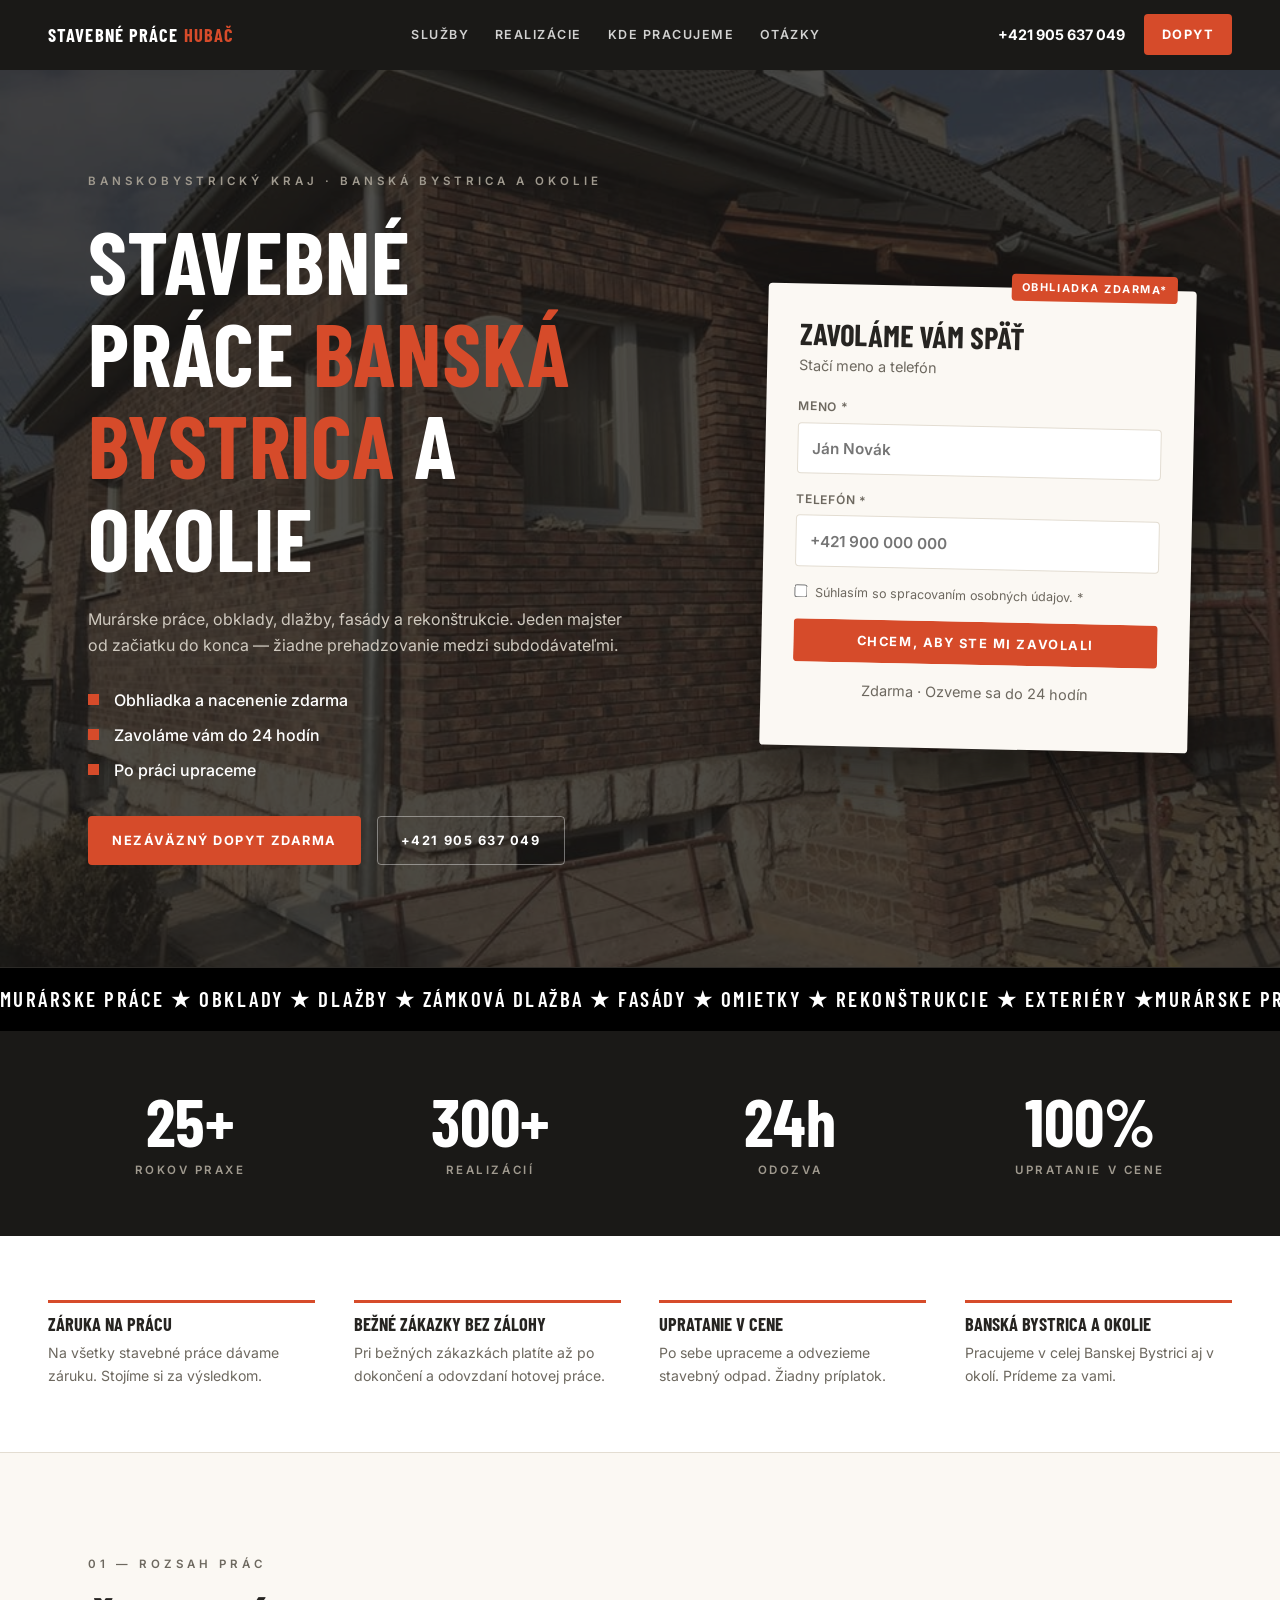
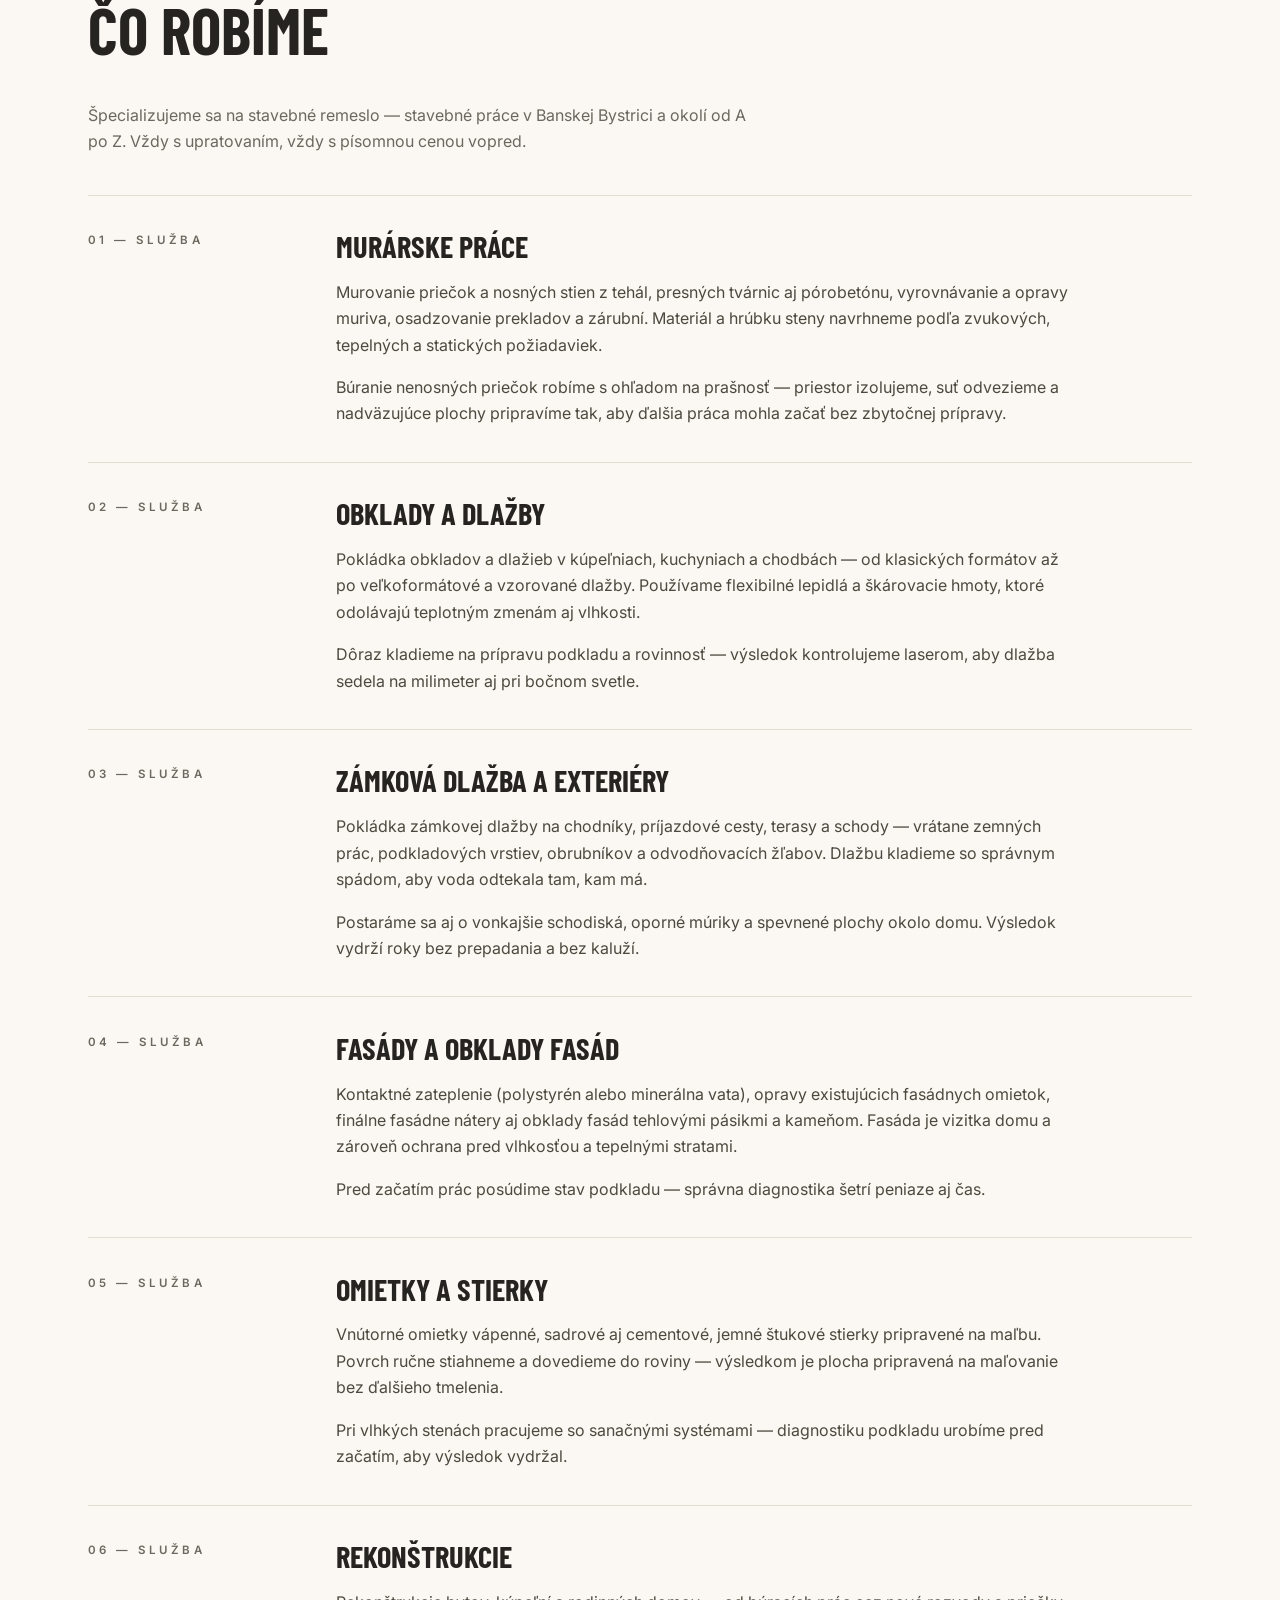
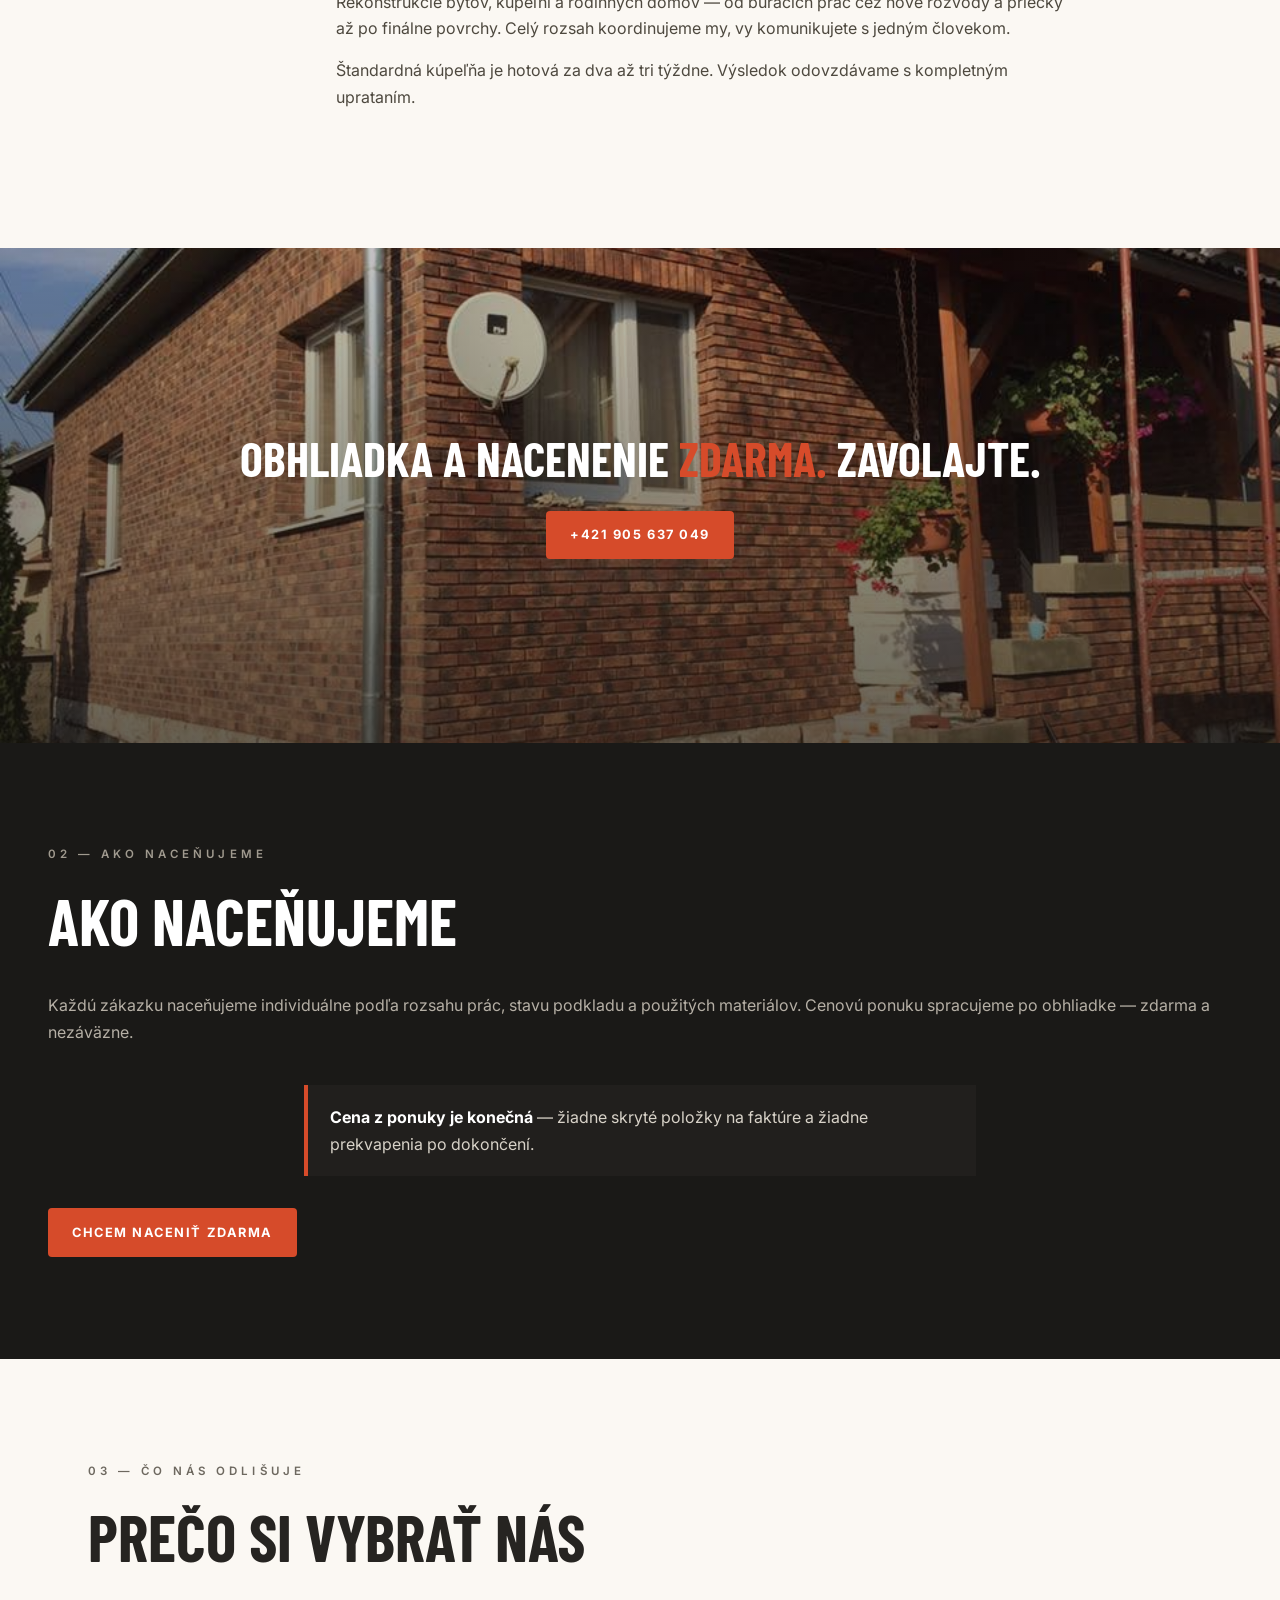
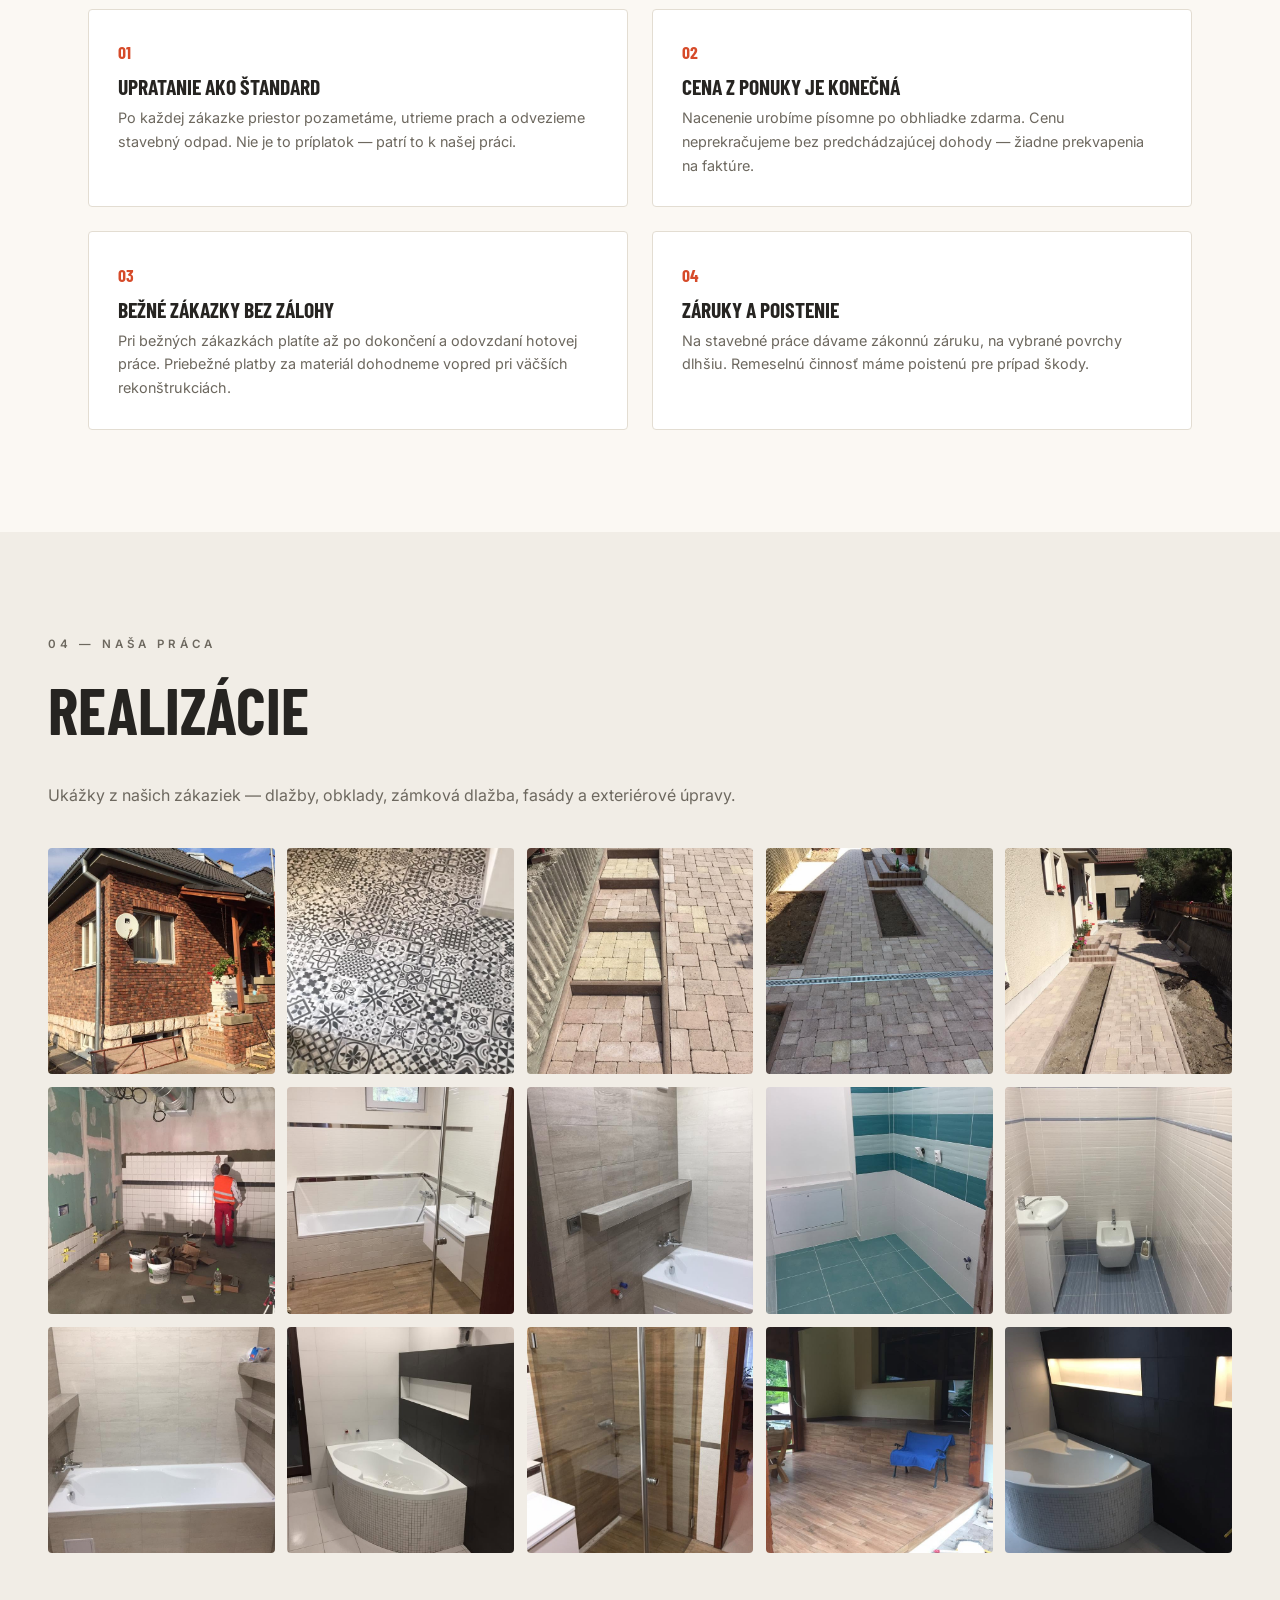
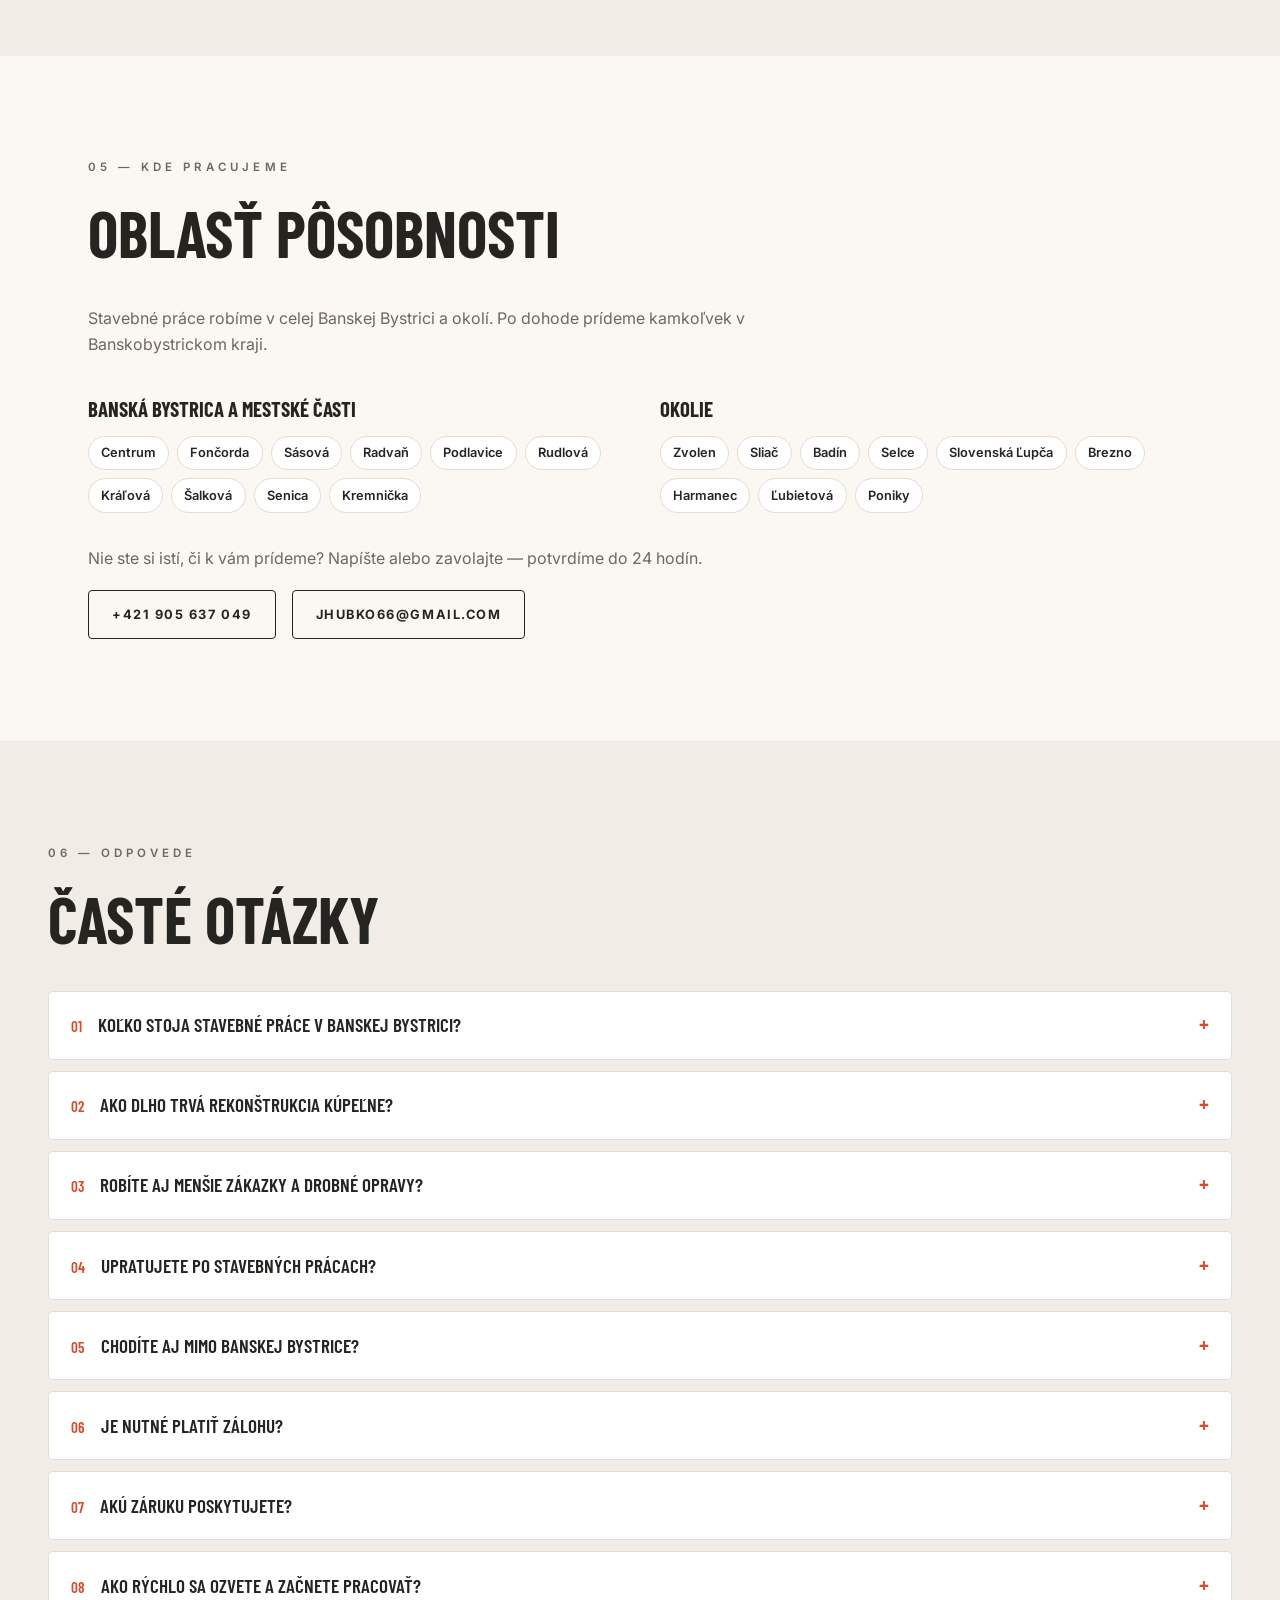
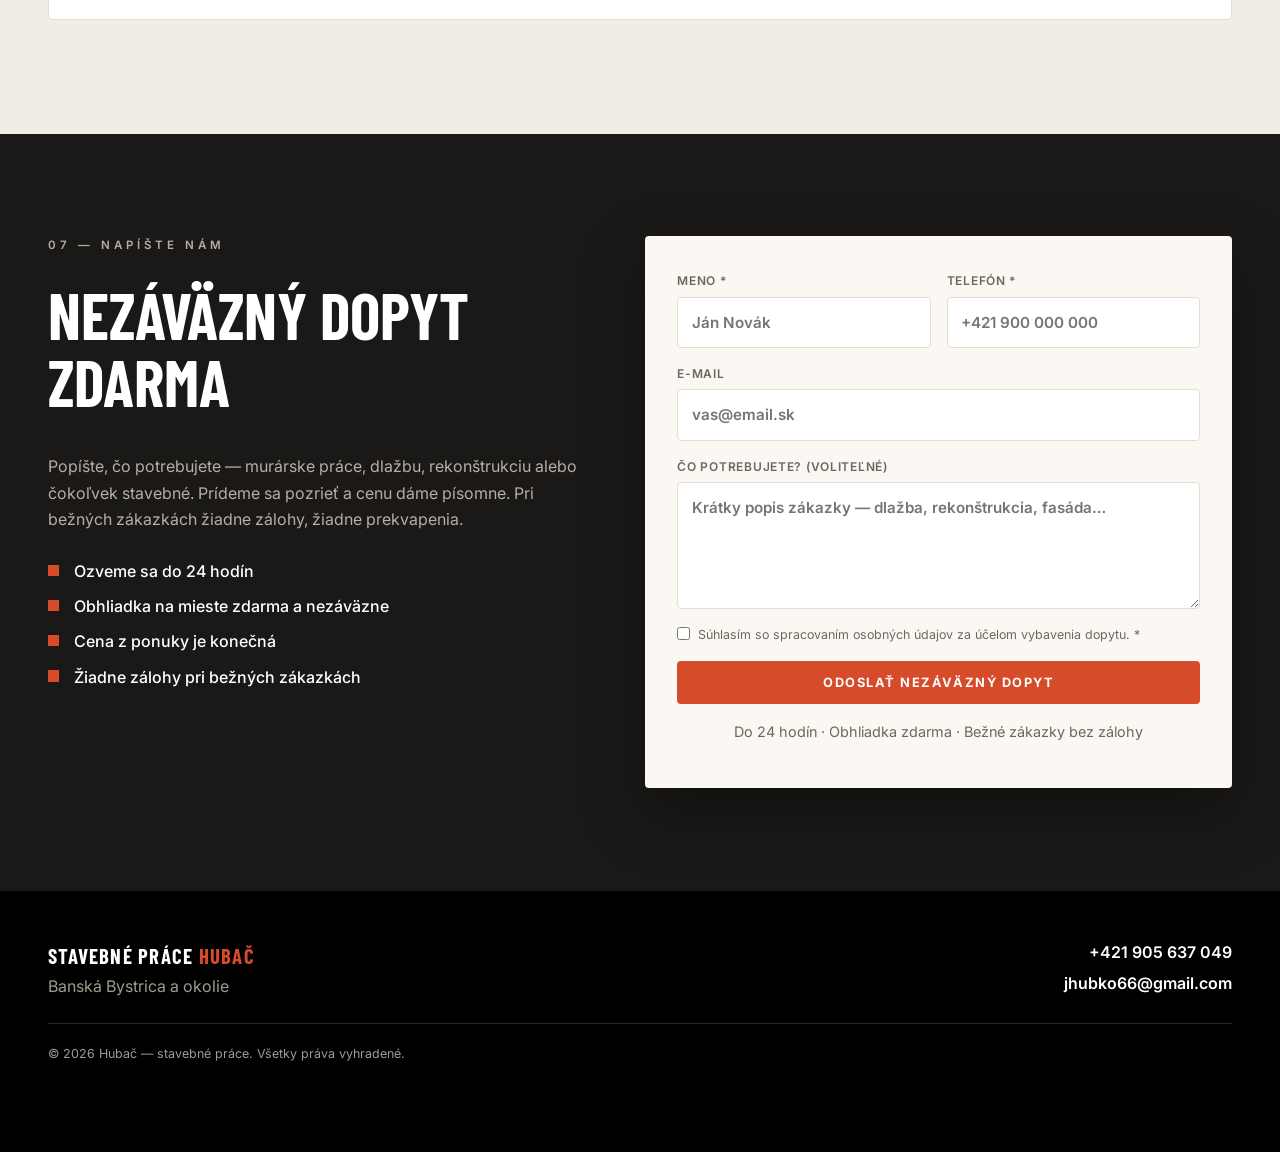
==== index.html @ 460ea4f2 "Webova stranka Hubac - stavebne prace Banska Bystrica Staticky web (HTML/CSS/JS) podla referencie ze" ====
<!DOCTYPE html>
<html lang="sk">
<head>
<meta charset="UTF-8">
<meta name="viewport" content="width=device-width, initial-scale=1">
<title>Stavebné práce Banská Bystrica | Hubač — nezáväzná ponuka zdarma</title>
<meta name="description" content="Stavebné práce v Banskej Bystrici a okolí. Murárske práce, obklady, dlažby, zámková dlažba, fasády, rekonštrukcie. Obhliadka a nacenenie zdarma.">
<meta name="keywords" content="stavebné práce Banská Bystrica, murárske práce, obklady a dlažby, zámková dlažba, fasády, rekonštrukcie, Hubač">
<link rel="preconnect" href="https://fonts.googleapis.com">
<link rel="preconnect" href="https://fonts.gstatic.com" crossorigin>
<link href="https://fonts.googleapis.com/css2?family=Barlow+Condensed:wght@500;600;700&family=Inter:wght@400;500;600;700&display=swap" rel="stylesheet">
<link rel="stylesheet" href="css/style.css">
</head>
<body>

<!-- ===== HLAVIČKA ===== -->
<header class="topbar">
  <a href="#hore" class="topbar__logo">STAVEBNÉ PRÁCE <span>HUBAČ</span></a>
  <nav class="topbar__nav">
    <a href="#sluzby">Služby</a>
    <a href="#realizacie">Realizácie</a>
    <a href="#region">Kde pracujeme</a>
    <a href="#faq">Otázky</a>
  </nav>
  <div class="topbar__actions">
    <a href="tel:+421905637049" class="topbar__phone">+421 905 637 049</a>
    <a href="#dopyt" class="btn btn--accent btn--small">Dopyt</a>
  </div>
</header>

<!-- ===== BOČNÁ NAVIGÁCIA SEKCIÍ ===== -->
<nav class="side-nav" aria-label="Navigácia medzi sekciami">
  <a href="#sluzby" data-section="sluzby"><i>01</i><span>Služby</span></a>
  <a href="#nacenenie" data-section="nacenenie"><i>02</i><span>Nacenenie</span></a>
  <a href="#preco-my" data-section="preco-my"><i>03</i><span>Prečo my</span></a>
  <a href="#realizacie" data-section="realizacie"><i>04</i><span>Realizácie</span></a>
  <a href="#region" data-section="region"><i>05</i><span>Región</span></a>
  <a href="#faq" data-section="faq"><i>06</i><span>Otázky</span></a>
  <a href="#dopyt" data-section="dopyt"><i>07</i><span>Dopyt</span></a>
</nav>

<!-- ===== HERO ===== -->
<section class="hero" id="hore">
  <div class="hero__bg" aria-hidden="true"></div>
  <div class="hero__inner">
    <div class="hero__content">
      <p class="eyebrow eyebrow--light">Banskobystrický kraj · Banská Bystrica a okolie</p>
      <h1>Stavebné<br>práce <em>Banská<br>Bystrica</em> a okolie</h1>
      <p class="hero__sub">Murárske práce, obklady, dlažby, fasády a rekonštrukcie. Jeden majster od začiatku do konca — žiadne prehadzovanie medzi subdodávateľmi.</p>
      <ul class="checklist">
        <li>Obhliadka a nacenenie zdarma</li>
        <li>Zavoláme vám do 24 hodín</li>
        <li>Po práci upraceme</li>
      </ul>
      <div class="hero__cta">
        <a href="#dopyt" class="btn btn--accent">Nezáväzný dopyt zdarma</a>
        <a href="tel:+421905637049" class="btn btn--ghost">+421 905 637 049</a>
      </div>
    </div>

    <div class="callback-card">
      <span class="callback-card__badge">Obhliadka zdarma*</span>
      <h2>Zavoláme vám späť</h2>
      <p>Stačí meno a telefón</p>
      <form class="form" data-form="callback">
        <label>Meno *<input type="text" name="meno" required placeholder="Ján Novák"></label>
        <label>Telefón *<input type="tel" name="telefon" required placeholder="+421 900 000 000"></label>
        <label class="form__consent"><input type="checkbox" required> Súhlasím so spracovaním osobných údajov. *</label>
        <button type="submit" class="btn btn--accent btn--block">Chcem, aby ste mi zavolali</button>
      </form>
      <p class="callback-card__note">Zdarma · Ozveme sa do 24 hodín</p>
    </div>
  </div>
</section>

<!-- ===== BEŽIACI PÁS ===== -->
<div class="marquee" aria-hidden="true">
  <div class="marquee__track">
    <span>MURÁRSKE PRÁCE ★ OBKLADY ★ DLAŽBY ★ ZÁMKOVÁ DLAŽBA ★ FASÁDY ★ OMIETKY ★ REKONŠTRUKCIE ★ EXTERIÉRY ★ </span>
    <span>MURÁRSKE PRÁCE ★ OBKLADY ★ DLAŽBY ★ ZÁMKOVÁ DLAŽBA ★ FASÁDY ★ OMIETKY ★ REKONŠTRUKCIE ★ EXTERIÉRY ★ </span>
  </div>
</div>

<!-- ===== ŠTATISTIKY ===== -->
<section class="stats">
  <div class="stat"><strong><span data-count="25">0</span>+</strong><small>rokov praxe</small></div>
  <div class="stat"><strong><span data-count="300">0</span>+</strong><small>realizácií</small></div>
  <div class="stat"><strong><span data-count="24">0</span>h</strong><small>odozva</small></div>
  <div class="stat"><strong><span data-count="100">0</span>%</strong><small>upratanie v cene</small></div>
</section>

<!-- ===== VÝHODY ===== -->
<section class="benefits">
  <div class="benefit"><h3>Záruka na prácu</h3><p>Na všetky stavebné práce dávame záruku. Stojíme si za výsledkom.</p></div>
  <div class="benefit"><h3>Bežné zákazky bez zálohy</h3><p>Pri bežných zákazkách platíte až po dokončení a odovzdaní hotovej práce.</p></div>
  <div class="benefit"><h3>Upratanie v cene</h3><p>Po sebe upraceme a odvezieme stavebný odpad. Žiadny príplatok.</p></div>
  <div class="benefit"><h3>Banská Bystrica a okolie</h3><p>Pracujeme v celej Banskej Bystrici aj v okolí. Prídeme za vami.</p></div>
</section>

<!-- ===== SLUŽBY ===== -->
<section class="services section" id="sluzby">
  <p class="eyebrow">01 — Rozsah prác</p>
  <h2 class="section__title">Čo robíme</h2>
  <p class="section__lead">Špecializujeme sa na stavebné remeslo — stavebné práce v Banskej Bystrici a okolí od A po Z. Vždy s upratovaním, vždy s písomnou cenou vopred.</p>

  <article class="service">
    <p class="service__num">01 — Služba</p>
    <h3>Murárske práce</h3>
    <p>Murovanie priečok a nosných stien z tehál, presných tvárnic aj pórobetónu, vyrovnávanie a opravy muriva, osadzovanie prekladov a zárubní. Materiál a hrúbku steny navrhneme podľa zvukových, tepelných a statických požiadaviek.</p>
    <p>Búranie nenosných priečok robíme s ohľadom na prašnosť — priestor izolujeme, suť odvezieme a nadväzujúce plochy pripravíme tak, aby ďalšia práca mohla začať bez zbytočnej prípravy.</p>
  </article>

  <article class="service">
    <p class="service__num">02 — Služba</p>
    <h3>Obklady a dlažby</h3>
    <p>Pokládka obkladov a dlažieb v kúpeľniach, kuchyniach a chodbách — od klasických formátov až po veľkoformátové a vzorované dlažby. Používame flexibilné lepidlá a škárovacie hmoty, ktoré odolávajú teplotným zmenám aj vlhkosti.</p>
    <p>Dôraz kladieme na prípravu podkladu a rovinnosť — výsledok kontrolujeme laserom, aby dlažba sedela na milimeter aj pri bočnom svetle.</p>
  </article>

  <article class="service">
    <p class="service__num">03 — Služba</p>
    <h3>Zámková dlažba a exteriéry</h3>
    <p>Pokládka zámkovej dlažby na chodníky, príjazdové cesty, terasy a schody — vrátane zemných prác, podkladových vrstiev, obrubníkov a odvodňovacích žľabov. Dlažbu kladieme so správnym spádom, aby voda odtekala tam, kam má.</p>
    <p>Postaráme sa aj o vonkajšie schodiská, oporné múriky a spevnené plochy okolo domu. Výsledok vydrží roky bez prepadania a bez kaluží.</p>
  </article>

  <article class="service">
    <p class="service__num">04 — Služba</p>
    <h3>Fasády a obklady fasád</h3>
    <p>Kontaktné zateplenie (polystyrén alebo minerálna vata), opravy existujúcich fasádnych omietok, finálne fasádne nátery aj obklady fasád tehlovými pásikmi a kameňom. Fasáda je vizitka domu a zároveň ochrana pred vlhkosťou a tepelnými stratami.</p>
    <p>Pred začatím prác posúdime stav podkladu — správna diagnostika šetrí peniaze aj čas.</p>
  </article>

  <article class="service">
    <p class="service__num">05 — Služba</p>
    <h3>Omietky a stierky</h3>
    <p>Vnútorné omietky vápenné, sadrové aj cementové, jemné štukové stierky pripravené na maľbu. Povrch ručne stiahneme a dovedieme do roviny — výsledkom je plocha pripravená na maľovanie bez ďalšieho tmelenia.</p>
    <p>Pri vlhkých stenách pracujeme so sanačnými systémami — diagnostiku podkladu urobíme pred začatím, aby výsledok vydržal.</p>
  </article>

  <article class="service">
    <p class="service__num">06 — Služba</p>
    <h3>Rekonštrukcie</h3>
    <p>Rekonštrukcie bytov, kúpeľní a rodinných domov — od búracích prác cez nové rozvody a priečky až po finálne povrchy. Celý rozsah koordinujeme my, vy komunikujete s jedným človekom.</p>
    <p>Štandardná kúpeľňa je hotová za dva až tri týždne. Výsledok odovzdávame s kompletným uprataním.</p>
  </article>
</section>

<!-- ===== VEĽKÁ FOTKA + CTA ===== -->
<section class="photo-cta">
  <img src="img/fasada-tehla.jpg" alt="Obklad fasády tehlovými pásikmi — stavebné práce Hubač">
  <div class="photo-cta__overlay">
    <p>Obhliadka a nacenenie <em>zdarma.</em> Zavolajte.</p>
    <a href="tel:+421905637049" class="btn btn--accent">+421 905 637 049</a>
  </div>
</section>

<!-- ===== AKO NACEŇUJEME ===== -->
<section class="pricing section section--dark" id="nacenenie">
  <p class="eyebrow eyebrow--light">02 — Ako naceňujeme</p>
  <h2 class="section__title">Ako naceňujeme</h2>
  <p class="section__lead">Každú zákazku naceňujeme individuálne podľa rozsahu prác, stavu podkladu a použitých materiálov. Cenovú ponuku spracujeme po obhliadke — zdarma a nezáväzne.</p>
  <p class="pricing__highlight"><strong>Cena z ponuky je konečná</strong> — žiadne skryté položky na faktúre a žiadne prekvapenia po dokončení.</p>
  <a href="#dopyt" class="btn btn--accent">Chcem naceniť zdarma</a>
</section>

<!-- ===== PREČO MY ===== -->
<section class="why section" id="preco-my">
  <p class="eyebrow">03 — Čo nás odlišuje</p>
  <h2 class="section__title">Prečo si vybrať nás</h2>
  <div class="why__grid">
    <div class="why-card"><span>01</span><h3>Upratanie ako štandard</h3><p>Po každej zákazke priestor pozametáme, utrieme prach a odvezieme stavebný odpad. Nie je to príplatok — patrí to k našej práci.</p></div>
    <div class="why-card"><span>02</span><h3>Cena z ponuky je konečná</h3><p>Nacenenie urobíme písomne po obhliadke zdarma. Cenu neprekračujeme bez predchádzajúcej dohody — žiadne prekvapenia na faktúre.</p></div>
    <div class="why-card"><span>03</span><h3>Bežné zákazky bez zálohy</h3><p>Pri bežných zákazkách platíte až po dokončení a odovzdaní hotovej práce. Priebežné platby za materiál dohodneme vopred pri väčších rekonštrukciách.</p></div>
    <div class="why-card"><span>04</span><h3>Záruky a poistenie</h3><p>Na stavebné práce dávame zákonnú záruku, na vybrané povrchy dlhšiu. Remeselnú činnosť máme poistenú pre prípad škody.</p></div>
  </div>
</section>

<!-- ===== REALIZÁCIE ===== -->
<section class="gallery section section--tint" id="realizacie">
  <p class="eyebrow">04 — Naša práca</p>
  <h2 class="section__title">Realizácie</h2>
  <p class="section__lead">Ukážky z našich zákaziek — dlažby, obklady, zámková dlažba, fasády a exteriérové úpravy.</p>
  <div class="gallery__grid">
    <img src="img/fasada-tehla.jpg" alt="Obklad fasády rodinného domu tehlovými pásikmi" loading="lazy">
    <img src="img/dlazba-vzor.jpg" alt="Vzorovaná dlažba v interiéri" loading="lazy">
    <img src="img/schody-dlazba.jpg" alt="Vonkajšie schody zo zámkovej dlažby" loading="lazy">
    <img src="img/chodnik-dlazba.jpg" alt="Chodník zo zámkovej dlažby s odvodňovacím žľabom" loading="lazy">
    <img src="img/chodnik-dom.jpg" alt="Zámková dlažba okolo rodinného domu" loading="lazy">
    <img src="img/realizacia-01.jpg" alt="Realizácia stavebných prác" loading="lazy">
    <img src="img/realizacia-02.jpg" alt="Realizácia stavebných prác" loading="lazy">
    <img src="img/realizacia-03.jpg" alt="Realizácia stavebných prác" loading="lazy">
    <img src="img/realizacia-04.jpg" alt="Realizácia stavebných prác" loading="lazy">
    <img src="img/realizacia-05.jpg" alt="Realizácia stavebných prác" loading="lazy">
    <img src="img/realizacia-06.jpg" alt="Realizácia stavebných prác" loading="lazy">
    <img src="img/realizacia-07.jpg" alt="Realizácia stavebných prác" loading="lazy">
    <img src="img/realizacia-08.jpg" alt="Realizácia stavebných prác" loading="lazy">
    <img src="img/realizacia-09.jpg" alt="Realizácia stavebných prác" loading="lazy">
    <img src="img/realizacia-10.jpg" alt="Realizácia stavebných prác" loading="lazy">
  </div>
</section>

<!-- ===== KDE PRACUJEME ===== -->
<section class="region section" id="region">
  <p class="eyebrow">05 — Kde pracujeme</p>
  <h2 class="section__title">Oblasť pôsobnosti</h2>
  <p class="section__lead">Stavebné práce robíme v celej Banskej Bystrici a okolí. Po dohode prídeme kamkoľvek v Banskobystrickom kraji.</p>
  <div class="region__cols">
    <div>
      <h3>Banská Bystrica a mestské časti</h3>
      <ul class="chips">
        <li>Centrum</li><li>Fončorda</li><li>Sásová</li><li>Radvaň</li><li>Podlavice</li><li>Rudlová</li><li>Kráľová</li><li>Šalková</li><li>Senica</li><li>Kremnička</li>
      </ul>
    </div>
    <div>
      <h3>Okolie</h3>
      <ul class="chips">
        <li>Zvolen</li><li>Sliač</li><li>Badín</li><li>Selce</li><li>Slovenská Ľupča</li><li>Brezno</li><li>Harmanec</li><li>Ľubietová</li><li>Poniky</li>
      </ul>
    </div>
  </div>
  <p class="region__note">Nie ste si istí, či k vám prídeme? Napíšte alebo zavolajte — potvrdíme do 24 hodín.</p>
  <div class="region__contacts">
    <a href="tel:+421905637049" class="btn btn--ghost-dark">+421 905 637 049</a>
    <a href="mailto:jhubko66@gmail.com" class="btn btn--ghost-dark">jhubko66@gmail.com</a>
  </div>
</section>

<!-- ===== FAQ ===== -->
<section class="faq section section--tint" id="faq">
  <p class="eyebrow">06 — Odpovede</p>
  <h2 class="section__title">Časté otázky</h2>
  <div class="faq__list">
    <details><summary><span>01</span>Koľko stoja stavebné práce v Banskej Bystrici?</summary><p>Cena závisí od rozsahu prác, stavu podkladu a materiálov. Každú zákazku naceníme individuálne po obhliadke — zdarma a nezáväzne. Cena z ponuky je konečná.</p></details>
    <details><summary><span>02</span>Ako dlho trvá rekonštrukcia kúpeľne?</summary><p>Štandardná kúpeľňa (3–5 m²) je hotová za dva až tri týždne vrátane rozvodov, obkladov a montáže sanity.</p></details>
    <details><summary><span>03</span>Robíte aj menšie zákazky a drobné opravy?</summary><p>Áno. Popri väčších rekonštrukciách robíme aj drobné murárske opravy, menšie plochy dlažby či opravy omietok. Ozvite sa, dohodneme termín.</p></details>
    <details><summary><span>04</span>Upratujete po stavebných prácach?</summary><p>Áno, vždy. Po každej zákazke priestor pozametáme, utrieme prach a odvezieme stavebný odpad. Je to súčasť ceny, nie príplatok.</p></details>
    <details><summary><span>05</span>Chodíte aj mimo Banskej Bystrice?</summary><p>Áno, pracujeme v celom okolí — Zvolen, Sliač, Badín, Selce, Slovenská Ľupča a po dohode kdekoľvek v Banskobystrickom kraji.</p></details>
    <details><summary><span>06</span>Je nutné platiť zálohu?</summary><p>Pri bežných zákazkách nie — platíte až po dokončení a odovzdaní práce. Pri väčších rekonštrukciách dohodneme priebežné platby za materiál vopred.</p></details>
    <details><summary><span>07</span>Akú záruku poskytujete?</summary><p>Na stavebné práce dávame zákonnú záruku, na vybrané povrchy dlhšiu. Remeselnú činnosť máme poistenú pre prípad škody.</p></details>
    <details><summary><span>08</span>Ako rýchlo sa ozvete a začnete pracovať?</summary><p>Ozveme sa do 24 hodín od dopytu. Termín obhliadky dohodneme spravidla do niekoľkých dní, začiatok prác podľa aktuálnej kapacity.</p></details>
  </div>
</section>

<!-- ===== DOPYT ===== -->
<section class="contact section section--dark" id="dopyt">
  <div class="contact__grid">
    <div class="contact__text">
      <p class="eyebrow eyebrow--light">07 — Napíšte nám</p>
      <h2 class="section__title">Nezáväzný dopyt zdarma</h2>
      <p>Popíšte, čo potrebujete — murárske práce, dlažbu, rekonštrukciu alebo čokoľvek stavebné. Prídeme sa pozrieť a cenu dáme písomne. Pri bežných zákazkách žiadne zálohy, žiadne prekvapenia.</p>
      <ul class="checklist">
        <li>Ozveme sa do 24 hodín</li>
        <li>Obhliadka na mieste zdarma a nezáväzne</li>
        <li>Cena z ponuky je konečná</li>
        <li>Žiadne zálohy pri bežných zákazkách</li>
      </ul>
    </div>
    <div class="callback-card callback-card--wide">
      <form class="form" data-form="dopyt">
        <div class="form__row">
          <label>Meno *<input type="text" name="meno" required placeholder="Ján Novák"></label>
          <label>Telefón *<input type="tel" name="telefon" required placeholder="+421 900 000 000"></label>
        </div>
        <label>E-mail<input type="email" name="email" placeholder="vas@email.sk"></label>
        <label>Čo potrebujete? (voliteľné)<textarea name="sprava" rows="4" placeholder="Krátky popis zákazky — dlažba, rekonštrukcia, fasáda…"></textarea></label>
        <label class="form__consent"><input type="checkbox" required> Súhlasím so spracovaním osobných údajov za účelom vybavenia dopytu. *</label>
        <button type="submit" class="btn btn--accent btn--block">Odoslať nezáväzný dopyt</button>
      </form>
      <p class="callback-card__note">Do 24 hodín · Obhliadka zdarma · Bežné zákazky bez zálohy</p>
    </div>
  </div>
</section>

<!-- ===== PÄTIČKA ===== -->
<footer class="footer">
  <div class="footer__brand">
    <p class="footer__logo">STAVEBNÉ PRÁCE <span>HUBAČ</span></p>
    <p>Banská Bystrica a okolie</p>
  </div>
  <div class="footer__contact">
    <a href="tel:+421905637049">+421 905 637 049</a>
    <a href="mailto:jhubko66@gmail.com">jhubko66@gmail.com</a>
  </div>
  <p class="footer__copy">© <span id="rok"></span> Hubač — stavebné práce. Všetky práva vyhradené.</p>
</footer>

<!-- mobilná lišta -->
<div class="mobile-bar">
  <a href="tel:+421905637049" class="btn btn--ghost">Zavolať</a>
  <a href="#dopyt" class="btn btn--accent">Dopyt</a>
</div>

<!-- lightbox -->
<div class="lightbox" id="lightbox" hidden><img src="" alt=""><button aria-label="Zavrieť">×</button></div>

<script src="js/main.js"></script>
</body>
</html>
---- css/style.css ----
/* ============ ZÁKLAD ============ */
:root {
  --dark: #1a1917;
  --dark-2: #211f1d;
  --paper: #fbf8f3;
  --tint: #f1ede6;
  --white: #ffffff;
  --ink: #262421;
  --muted: #6d685f;
  --accent: #d64b2a;       /* tehlová */
  --accent-dark: #b83d20;
  --border: #e3ddd2;
  --radius: 4px;
  --head: "Barlow Condensed", sans-serif;
  --body: "Inter", sans-serif;
}

* { margin: 0; padding: 0; box-sizing: border-box; }
html { scroll-behavior: smooth; }
body {
  font-family: var(--body);
  color: var(--ink);
  background: var(--paper);
  line-height: 1.65;
  font-size: 16px;
}
img { max-width: 100%; display: block; }
a { color: inherit; }

/* ============ TYPOGRAFIA ============ */
h1, h2, h3 { font-family: var(--head); text-transform: uppercase; line-height: 1.05; }
h1 { font-size: clamp(3rem, 7vw, 5.5rem); font-weight: 700; letter-spacing: .01em; }
h1 em { font-style: normal; color: var(--accent); }
.section__title { font-size: clamp(2.4rem, 5vw, 4rem); font-weight: 700; margin-bottom: .6em; }
.section__lead { max-width: 42em; color: var(--muted); margin-bottom: 2.5rem; }
.section--dark .section__lead { color: #b5afa5; }

.eyebrow {
  font-family: var(--body);
  font-size: .72rem;
  font-weight: 600;
  letter-spacing: .35em;
  text-transform: uppercase;
  color: var(--muted);
  margin-bottom: 1.4rem;
}
.eyebrow--light { color: #a09a8f; }

/* ============ TLAČIDLÁ ============ */
.btn {
  display: inline-block;
  font-family: var(--body);
  font-size: .8rem;
  font-weight: 700;
  letter-spacing: .12em;
  text-transform: uppercase;
  text-decoration: none;
  text-align: center;
  padding: 1em 1.8em;
  border-radius: var(--radius);
  border: 1px solid transparent;
  cursor: pointer;
  transition: background .2s, color .2s, border-color .2s;
}
.btn--accent { background: var(--accent); color: var(--white); }
.btn--accent:hover { background: var(--accent-dark); }
.btn--ghost { border-color: rgba(255,255,255,.4); color: var(--white); }
.btn--ghost:hover { border-color: var(--white); }
.btn--ghost-dark { border-color: var(--ink); color: var(--ink); }
.btn--ghost-dark:hover { background: var(--ink); color: var(--white); }
.btn--small { padding: .7em 1.3em; }
.btn--block { width: 100%; }

/* ============ HLAVIČKA ============ */
.topbar {
  position: sticky;
  top: 0;
  z-index: 50;
  display: flex;
  align-items: center;
  justify-content: space-between;
  gap: 1.5rem;
  padding: .9rem clamp(1rem, 4vw, 3rem);
  background: var(--dark);
  color: var(--white);
}
.topbar__logo {
  font-family: var(--head);
  font-weight: 700;
  font-size: 1.15rem;
  letter-spacing: .06em;
  text-decoration: none;
  white-space: nowrap;
}
.topbar__logo span { color: var(--accent); }
.topbar__nav { display: flex; gap: 1.6rem; }
.topbar__nav a {
  font-size: .78rem;
  font-weight: 600;
  letter-spacing: .12em;
  text-transform: uppercase;
  text-decoration: none;
  opacity: .8;
}
.topbar__nav a:hover { opacity: 1; color: var(--accent); }
.topbar__actions { display: flex; align-items: center; gap: 1.2rem; }
.topbar__phone { font-weight: 700; font-size: .9rem; text-decoration: none; white-space: nowrap; }

/* ============ BOČNÁ NAVIGÁCIA ============ */
.side-nav {
  position: fixed;
  left: clamp(.8rem, 2vw, 2rem);
  top: 50%;
  transform: translateY(-50%);
  z-index: 40;
  display: flex;
  flex-direction: column;
  gap: 1.5rem;
}
.side-nav a {
  display: flex;
  align-items: center;
  gap: .7rem;
  text-decoration: none;
  font-size: .78rem;
  font-weight: 600;
  letter-spacing: .25em;
  text-transform: uppercase;
  color: #8b857b;
  transition: color .25s;
}
.side-nav a::before {
  content: "";
  width: 1.4rem;
  height: 2px;
  background: currentColor;
  transition: width .25s, background .25s;
}
.side-nav a i { font-style: normal; }
.side-nav a span {
  opacity: 0;
  transform: translateX(-.4em);
  transition: opacity .25s, transform .25s;
}
.side-nav a:hover span { opacity: .7; transform: none; }
.side-nav a.is-active { color: var(--accent); }
.side-nav a.is-active::before { width: 2.2rem; }
.side-nav a.is-active span { opacity: 1; transform: none; color: #8b857b; }
@media (max-width: 1400px) { .side-nav { display: none; } }

/* ============ HERO ============ */
.hero {
  position: relative;
  background: var(--dark);
  color: var(--white);
  overflow: hidden;
}
.hero__bg {
  position: absolute;
  inset: 0;
  background: url("../img/fasada-tehla.jpg") center/cover no-repeat;
  opacity: .22;
  filter: saturate(.7);
}
.hero__inner {
  position: relative;
  display: grid;
  grid-template-columns: 1.4fr 1fr;
  gap: clamp(2rem, 6vw, 6rem);
  align-items: center;
  max-width: 1200px;
  margin: 0 auto;
  padding: clamp(3.5rem, 8vw, 7rem) clamp(1rem, 4vw, 3rem);
}
.hero__sub { max-width: 34em; color: #cfc9bf; margin: 1.4rem 0 1.8rem; }
.hero__cta { display: flex; flex-wrap: wrap; gap: 1rem; margin-top: 2rem; }

.checklist { list-style: none; }
.checklist li {
  position: relative;
  padding-left: 1.6em;
  margin-bottom: .55em;
  font-weight: 500;
}
.checklist li::before {
  content: "";
  position: absolute;
  left: 0;
  top: .42em;
  width: .7em;
  height: .7em;
  background: var(--accent);
}

/* ============ FORMULÁROVÁ KARTA ============ */
.callback-card {
  position: relative;
  background: var(--paper);
  color: var(--ink);
  padding: 2.2rem 2rem 1.6rem;
  border-radius: var(--radius);
  box-shadow: 0 24px 60px rgba(0,0,0,.45);
  transform: rotate(1.2deg);
}
.callback-card--wide { transform: rotate(0deg); box-shadow: 0 24px 60px rgba(0,0,0,.35); }
.callback-card__badge {
  position: absolute;
  top: -0.9rem;
  right: 1.2rem;
  background: var(--accent);
  color: var(--white);
  font-size: .68rem;
  font-weight: 700;
  letter-spacing: .14em;
  text-transform: uppercase;
  padding: .45em .9em;
  border-radius: var(--radius);
}
.callback-card h2 {
  font-size: 1.9rem;
  margin-bottom: .2rem;
}
.callback-card > p { color: var(--muted); font-size: .9rem; margin-bottom: 1.2rem; }
.callback-card__note {
  text-align: center;
  font-size: .75rem;
  color: var(--muted);
  margin-top: 1rem;
}

.form label {
  display: block;
  font-size: .75rem;
  font-weight: 600;
  letter-spacing: .06em;
  text-transform: uppercase;
  color: var(--muted);
  margin-bottom: 1rem;
}
.form input[type="text"],
.form input[type="tel"],
.form input[type="email"],
.form textarea {
  display: block;
  width: 100%;
  margin-top: .35rem;
  padding: .8em .9em;
  font: inherit;
  font-size: .95rem;
  border: 1px solid var(--border);
  border-radius: var(--radius);
  background: var(--white);
}
.form input:focus, .form textarea:focus { outline: 2px solid var(--accent); border-color: transparent; }
.form__consent {
  display: flex !important;
  gap: .6em;
  align-items: flex-start;
  text-transform: none !important;
  letter-spacing: 0 !important;
  font-weight: 400 !important;
  font-size: .78rem !important;
}
.form__consent input { margin-top: .2em; }
.form__row { display: grid; grid-template-columns: 1fr 1fr; gap: 1rem; }
.form__row label { margin-bottom: 1rem; }

/* ============ BEŽIACI PÁS ============ */
.marquee {
  background: #000;
  color: var(--white);
  overflow: hidden;
  padding: .9rem 0;
  border-top: 1px solid #2c2a27;
}
.marquee__track {
  display: flex;
  white-space: nowrap;
  animation: marquee 28s linear infinite;
  font-family: var(--head);
  font-weight: 600;
  font-size: 1.3rem;
  letter-spacing: .12em;
}
@keyframes marquee { to { transform: translateX(-50%); } }

/* ============ ŠTATISTIKY ============ */
.stats {
  display: grid;
  grid-template-columns: repeat(4, 1fr);
  gap: 1rem;
  background: var(--dark);
  color: var(--white);
  padding: clamp(2rem, 5vw, 3.5rem) clamp(1rem, 4vw, 3rem);
  text-align: center;
}
.stat strong {
  display: block;
  font-family: var(--head);
  font-weight: 700;
  font-size: clamp(2.6rem, 6vw, 4.2rem);
  line-height: 1;
}
.stat strong { color: var(--white); }
.stat strong span { color: var(--white); }
.stat strong::after { content: ""; }
.stat small {
  display: block;
  margin-top: .4rem;
  font-size: .72rem;
  font-weight: 600;
  letter-spacing: .22em;
  text-transform: uppercase;
  color: #a09a8f;
}

/* ============ VÝHODY ============ */
.benefits {
  display: grid;
  grid-template-columns: repeat(4, 1fr);
  gap: clamp(1.5rem, 3vw, 3rem);
  padding: clamp(2.5rem, 5vw, 4rem) clamp(1rem, 4vw, 3rem);
  background: var(--white);
  border-bottom: 1px solid var(--border);
}
.benefit h3 {
  font-size: 1.15rem;
  font-weight: 700;
  margin-bottom: .4rem;
  padding-top: .8rem;
  border-top: 3px solid var(--accent);
}
.benefit p { font-size: .88rem; color: var(--muted); }

/* ============ SEKCIE ============ */
.section { padding: clamp(3.5rem, 8vw, 6.5rem) clamp(1rem, 4vw, 3rem); max-width: 1200px; margin: 0 auto; }
.section--dark {
  max-width: none;
  background: var(--dark);
  color: var(--white);
}
.section--tint { max-width: none; background: var(--tint); }
.section--tint > *, .section--dark > * { max-width: 1200px; margin-left: auto; margin-right: auto; }

/* ============ SLUŽBY ============ */
.service {
  border-top: 1px solid var(--border);
  padding: 2.2rem 0;
  display: grid;
  grid-template-columns: 200px 1fr;
  gap: 1rem 3rem;
}
.service__num {
  font-size: .72rem;
  font-weight: 600;
  letter-spacing: .3em;
  text-transform: uppercase;
  color: var(--muted);
}
.service h3 { grid-column: 2; grid-row: 1; font-size: 1.9rem; }
.service p:not(.service__num) { grid-column: 2; color: #4e493f; max-width: 46em; }

/* ============ FOTO CTA ============ */
.photo-cta { position: relative; }
.photo-cta img { width: 100%; height: clamp(320px, 55vh, 560px); object-fit: cover; }
.photo-cta__overlay {
  position: absolute;
  inset: 0;
  background: linear-gradient(rgba(20,18,16,.25), rgba(20,18,16,.65));
  display: flex;
  flex-direction: column;
  justify-content: center;
  align-items: center;
  gap: 1.5rem;
  text-align: center;
  padding: 1rem;
}
.photo-cta__overlay p {
  font-family: var(--head);
  font-weight: 700;
  font-size: clamp(1.8rem, 4.5vw, 3rem);
  text-transform: uppercase;
  color: var(--white);
  line-height: 1.15;
}
.photo-cta__overlay em { font-style: normal; color: var(--accent); }

/* ============ NACEŇOVANIE ============ */
.pricing { text-align: left; }
.pricing__highlight {
  max-width: 42em;
  margin-bottom: 2rem;
  padding: 1.2rem 1.4rem;
  border-left: 4px solid var(--accent);
  background: var(--dark-2);
  color: #d8d2c8;
}
.pricing__highlight strong { color: var(--white); }

/* ============ PREČO MY ============ */
.why__grid {
  display: grid;
  grid-template-columns: repeat(2, 1fr);
  gap: 1.5rem;
}
.why-card {
  background: var(--white);
  border: 1px solid var(--border);
  border-radius: var(--radius);
  padding: 1.8rem;
}
.why-card span {
  font-family: var(--head);
  font-weight: 700;
  font-size: 1.1rem;
  color: var(--accent);
}
.why-card h3 { font-size: 1.35rem; margin: .5rem 0 .5rem; }
.why-card p { font-size: .9rem; color: var(--muted); }

/* ============ GALÉRIA ============ */
.gallery__grid {
  display: grid;
  grid-template-columns: repeat(auto-fill, minmax(220px, 1fr));
  gap: .8rem;
}
.gallery__grid img {
  width: 100%;
  aspect-ratio: 1;
  object-fit: cover;
  border-radius: var(--radius);
  cursor: zoom-in;
  transition: transform .25s, box-shadow .25s;
}
.gallery__grid img:hover { transform: scale(1.02); box-shadow: 0 10px 30px rgba(0,0,0,.18); }

/* ============ REGIÓN ============ */
.region__cols {
  display: grid;
  grid-template-columns: 1fr 1fr;
  gap: 2.5rem;
  margin-bottom: 2rem;
}
.region__cols h3 { font-size: 1.3rem; margin-bottom: 1rem; }
.chips { list-style: none; display: flex; flex-wrap: wrap; gap: .5rem; }
.chips li {
  font-size: .8rem;
  font-weight: 600;
  padding: .45em .95em;
  background: var(--white);
  border: 1px solid var(--border);
  border-radius: 999px;
}
.region__note { color: var(--muted); margin-bottom: 1.2rem; }
.region__contacts { display: flex; flex-wrap: wrap; gap: 1rem; }

/* ============ FAQ ============ */
.faq__list details {
  background: var(--white);
  border: 1px solid var(--border);
  border-radius: var(--radius);
  margin-bottom: .7rem;
}
.faq__list summary {
  display: flex;
  align-items: baseline;
  gap: 1rem;
  padding: 1.1rem 1.4rem;
  font-family: var(--head);
  font-size: 1.2rem;
  font-weight: 600;
  text-transform: uppercase;
  cursor: pointer;
  list-style: none;
}
.faq__list summary::-webkit-details-marker { display: none; }
.faq__list summary span { color: var(--accent); font-size: .95rem; }
.faq__list summary::after {
  content: "+";
  margin-left: auto;
  color: var(--accent);
  font-size: 1.4rem;
  line-height: 1;
}
.faq__list details[open] summary::after { content: "–"; }
.faq__list details p { padding: 0 1.4rem 1.2rem 4rem; color: var(--muted); font-size: .92rem; }

/* ============ KONTAKT ============ */
.contact__grid {
  display: grid;
  grid-template-columns: 1fr 1.1fr;
  gap: clamp(2rem, 5vw, 5rem);
  align-items: start;
  max-width: 1200px;
  margin: 0 auto;
}
.contact__text > p { color: #b5afa5; max-width: 36em; margin-bottom: 1.6rem; }

/* ============ PÄTIČKA ============ */
.footer {
  background: #000;
  color: #a09a8f;
  padding: 3rem clamp(1rem, 4vw, 3rem) 5.5rem;
  display: grid;
  grid-template-columns: 1fr auto;
  gap: 1.5rem;
  align-items: start;
}
.footer__logo {
  font-family: var(--head);
  font-weight: 700;
  font-size: 1.3rem;
  letter-spacing: .06em;
  text-transform: uppercase;
  color: var(--white);
}
.footer__logo span { color: var(--accent); }
.footer__contact { display: flex; flex-direction: column; gap: .3rem; text-align: right; }
.footer__contact a { color: var(--white); text-decoration: none; font-weight: 600; }
.footer__contact a:hover { color: var(--accent); }
.footer__copy { grid-column: 1 / -1; font-size: .78rem; border-top: 1px solid #2c2a27; padding-top: 1.2rem; }

/* ============ MOBILNÁ LIŠTA ============ */
.mobile-bar {
  display: none;
  position: fixed;
  bottom: 0;
  left: 0;
  right: 0;
  z-index: 60;
  gap: .6rem;
  padding: .6rem;
  background: rgba(20,18,16,.95);
  backdrop-filter: blur(6px);
}
.mobile-bar .btn { flex: 1; }

/* ============ LIGHTBOX ============ */
.lightbox[hidden] { display: none; }
.lightbox {
  position: fixed;
  inset: 0;
  z-index: 100;
  background: rgba(10,9,8,.92);
  display: flex;
  align-items: center;
  justify-content: center;
  padding: 2rem;
}
.lightbox img { max-width: 92vw; max-height: 88vh; object-fit: contain; border-radius: var(--radius); }
.lightbox button {
  position: absolute;
  top: 1rem;
  right: 1.4rem;
  background: none;
  border: none;
  color: var(--white);
  font-size: 2.6rem;
  cursor: pointer;
  line-height: 1;
}

/* ============ RESPONZÍVNOSŤ ============ */
@media (max-width: 960px) {
  .topbar__nav { display: none; }
  .hero__inner { grid-template-columns: 1fr; }
  .callback-card { transform: none; }
  .stats { grid-template-columns: repeat(2, 1fr); gap: 2rem 1rem; }
  .benefits { grid-template-columns: repeat(2, 1fr); }
  .service { grid-template-columns: 1fr; }
  .service h3, .service p:not(.service__num) { grid-column: 1; }
  .why__grid { grid-template-columns: 1fr; }
  .region__cols { grid-template-columns: 1fr; }
  .contact__grid { grid-template-columns: 1fr; }
  .footer { grid-template-columns: 1fr; }
  .footer__contact { text-align: left; }
}
@media (max-width: 700px) {
  .topbar__phone { display: none; }
  .mobile-bar { display: flex; }
  .form__row { grid-template-columns: 1fr; gap: 0; }
  .faq__list details p { padding-left: 1.4rem; }
}
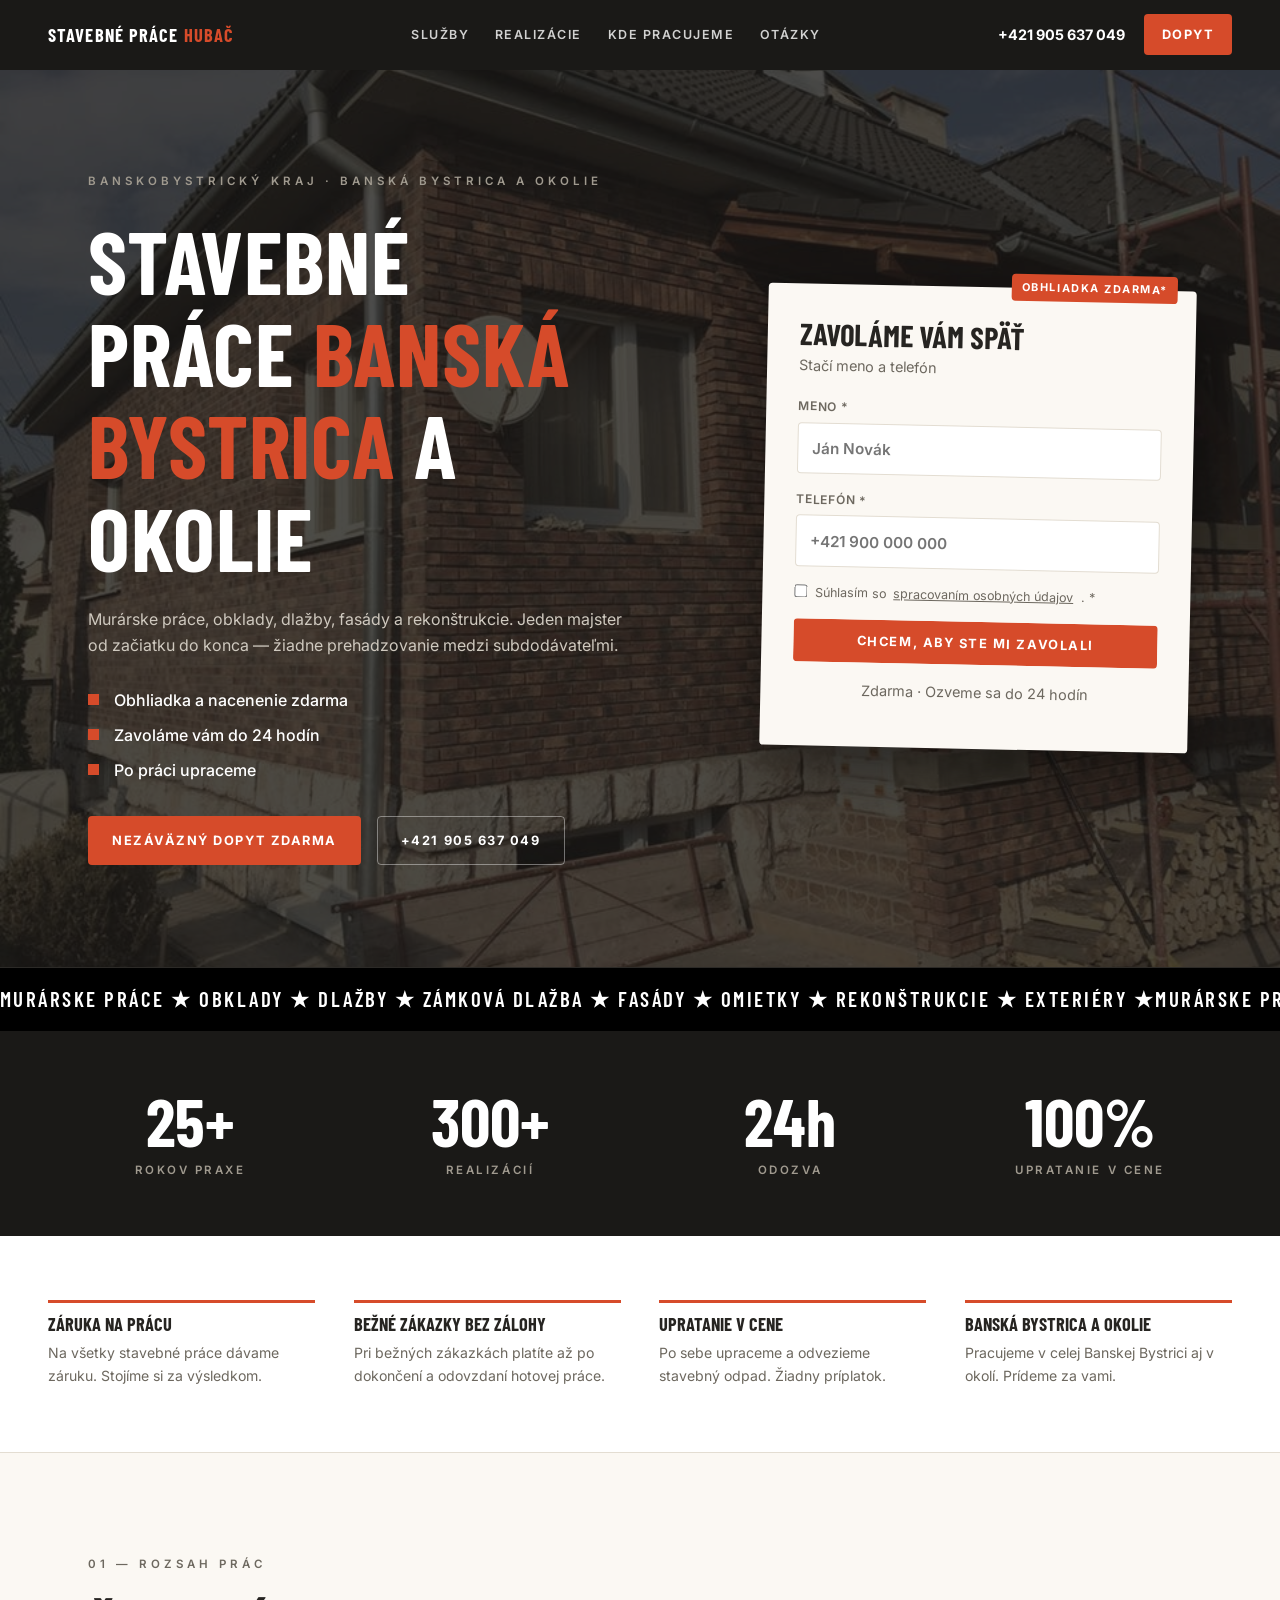
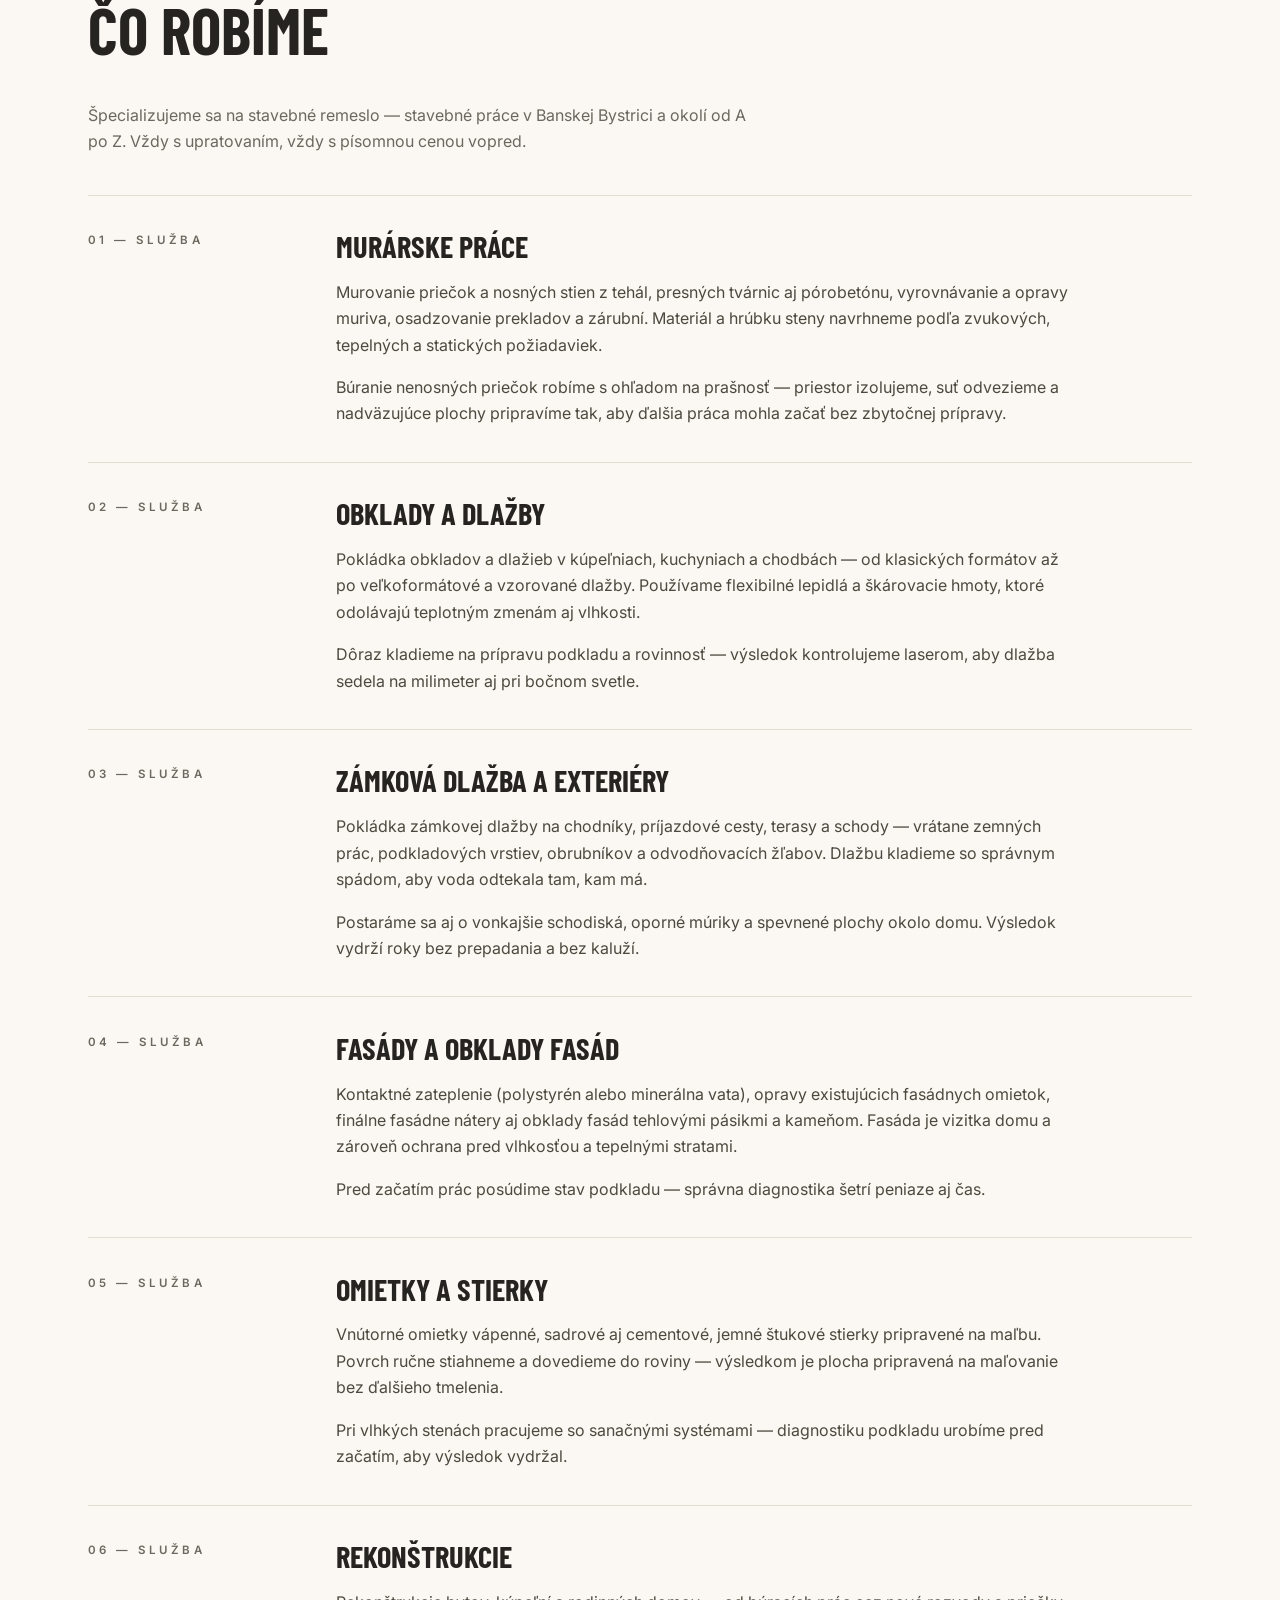
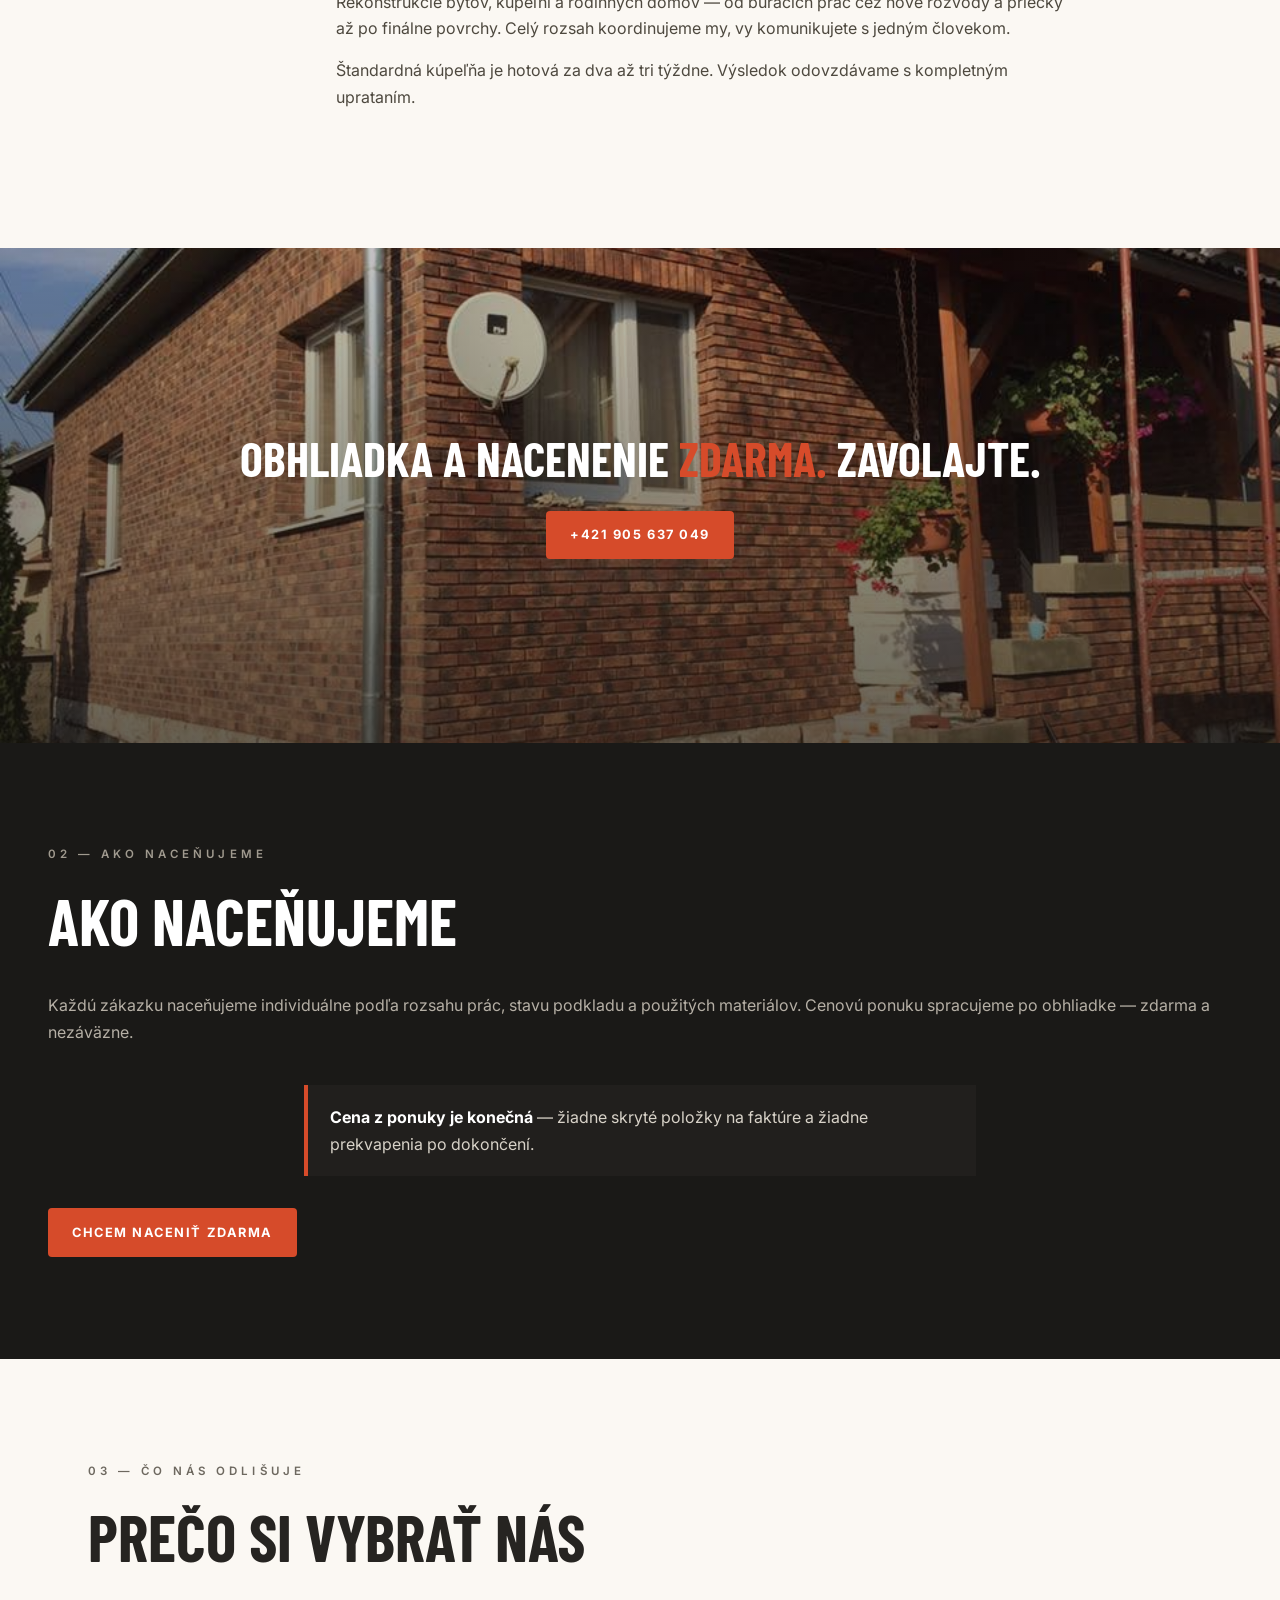
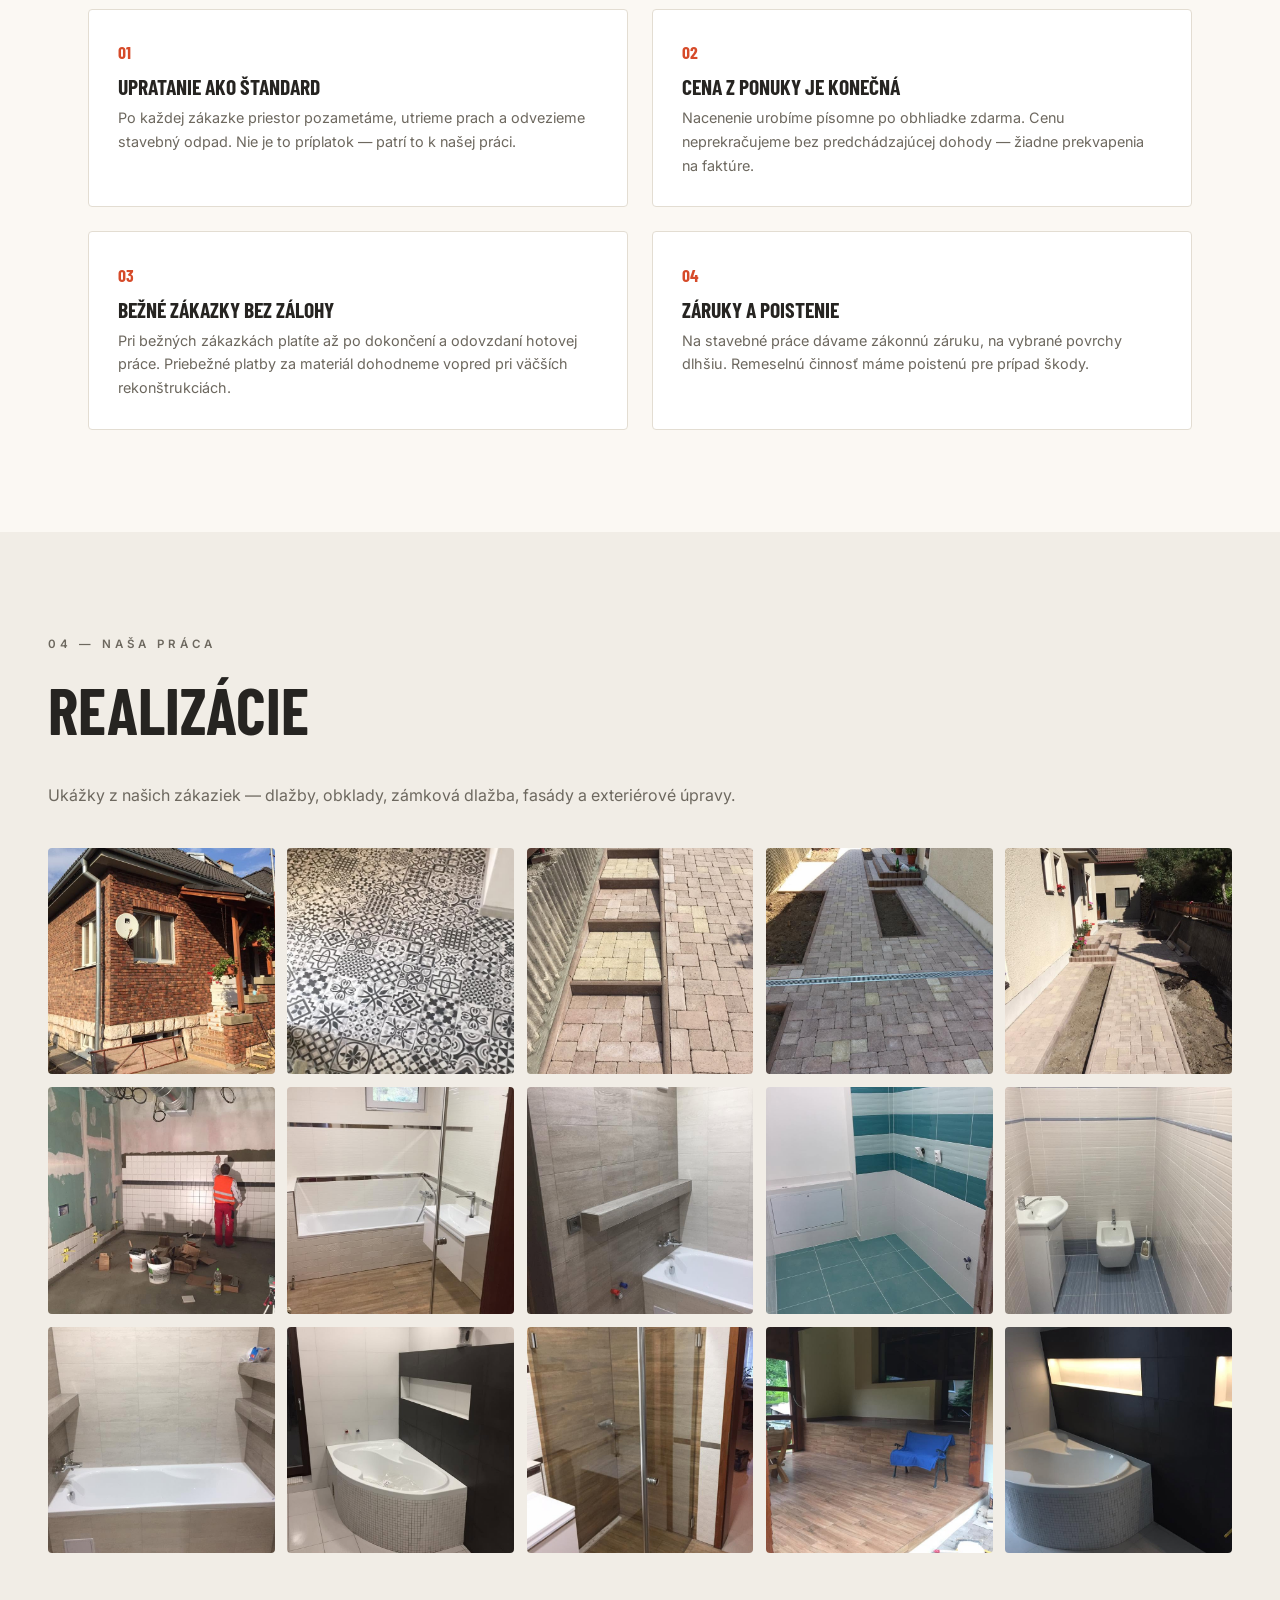
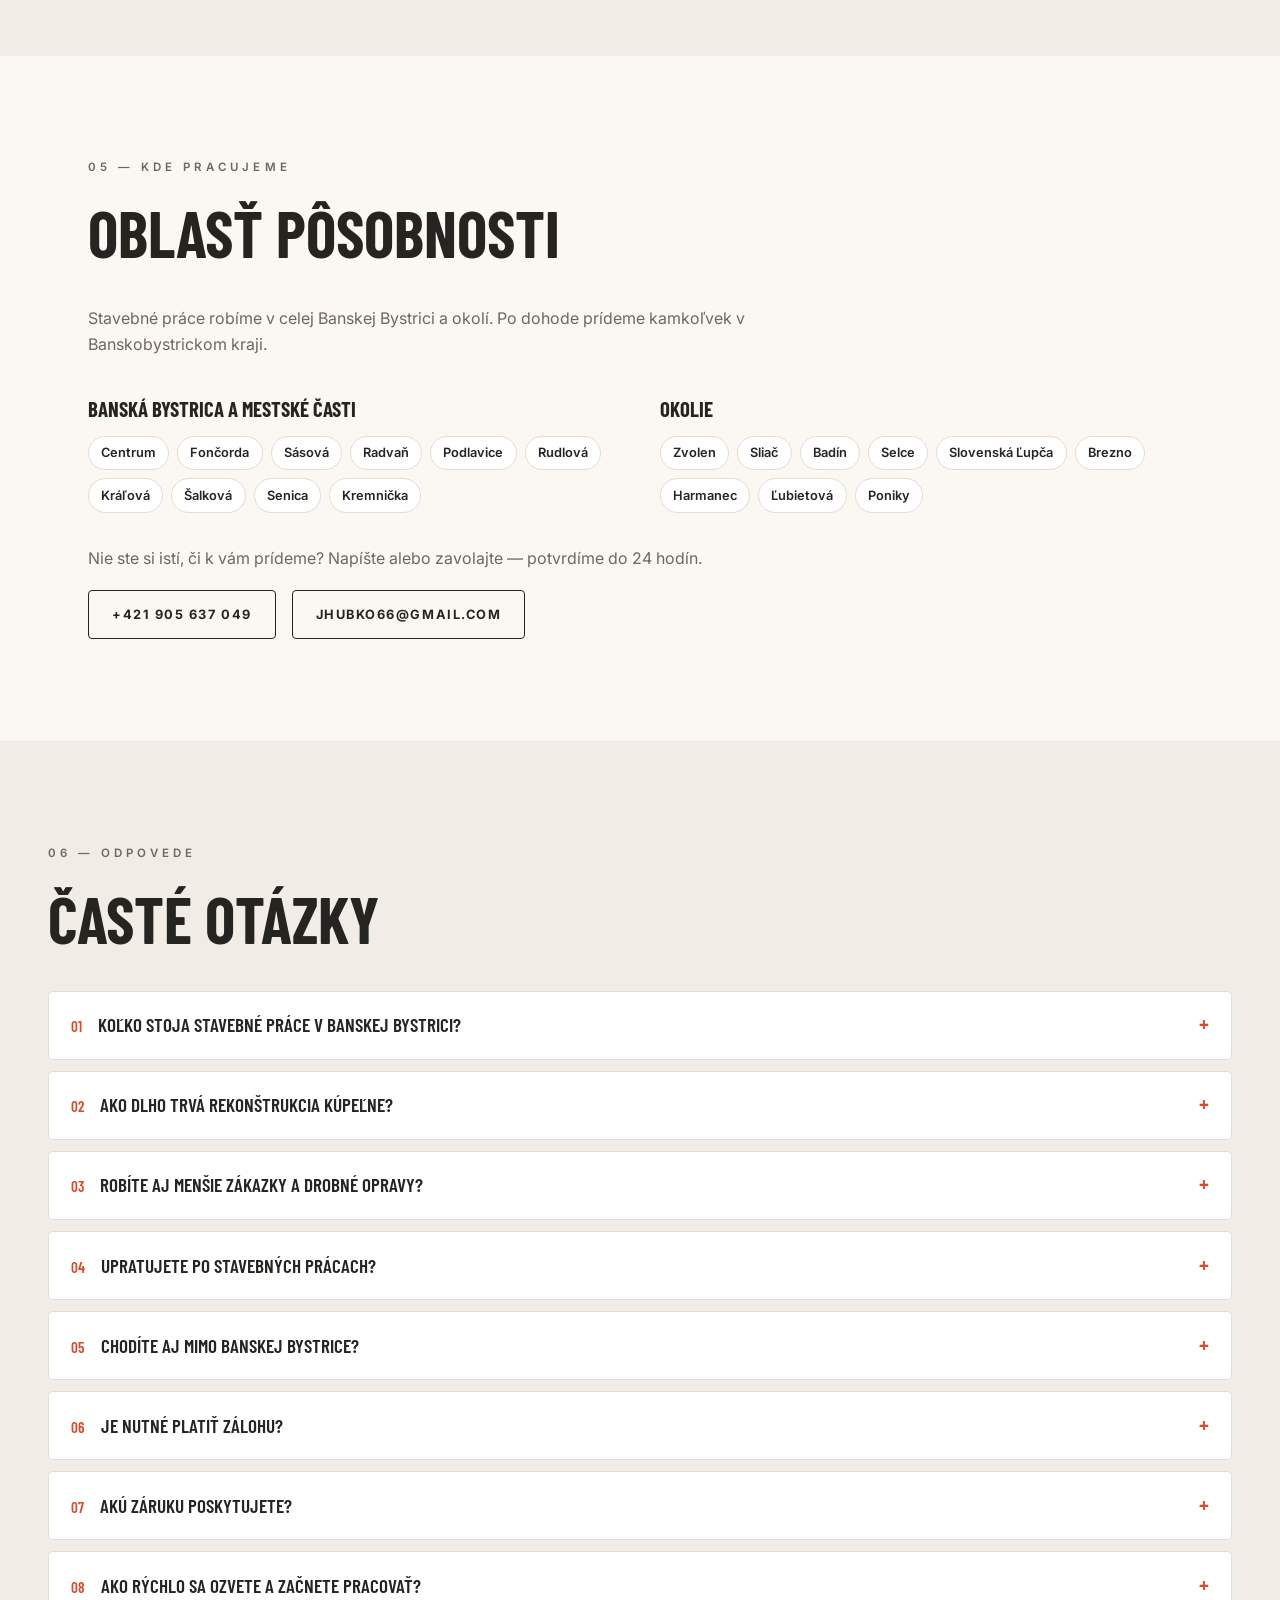
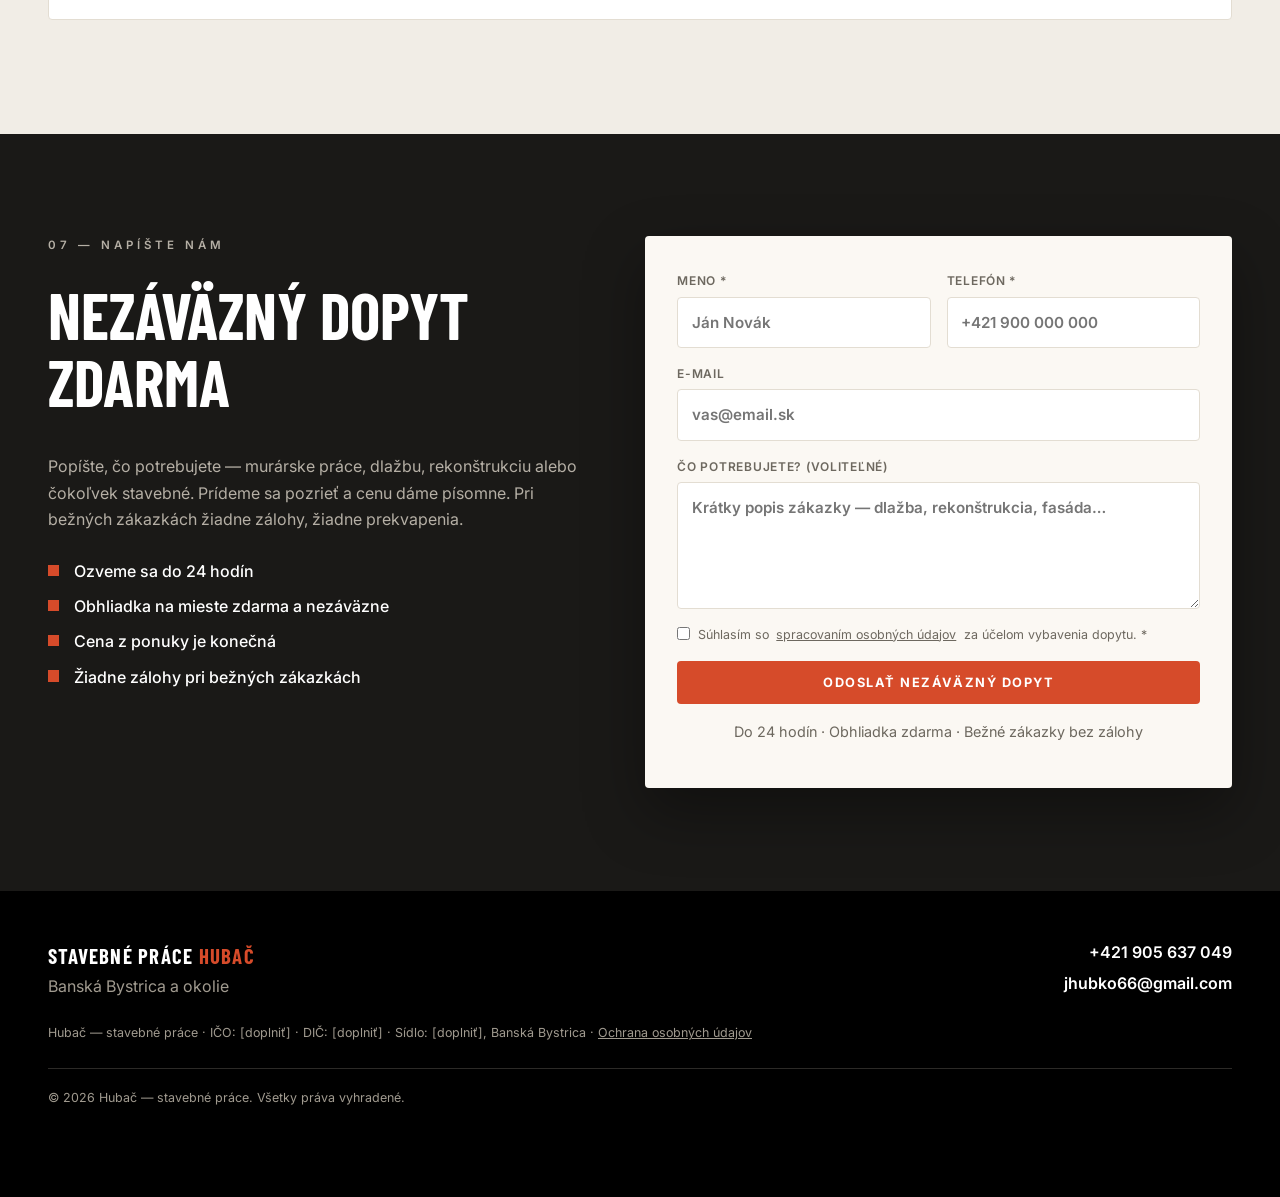
==== commit 59c3bf93: "Funkcny formular, mobilne menu, listovanie v galerii, GDPR, favicon Balik 1: - formulare odosielaju " ====
--- a/index.html
+++ b/index.html
@@ -6,6 +6,15 @@
 <title>Stavebné práce Banská Bystrica | Hubač — nezáväzná ponuka zdarma</title>
 <meta name="description" content="Stavebné práce v Banskej Bystrici a okolí. Murárske práce, obklady, dlažby, zámková dlažba, fasády, rekonštrukcie. Obhliadka a nacenenie zdarma.">
 <meta name="keywords" content="stavebné práce Banská Bystrica, murárske práce, obklady a dlažby, zámková dlažba, fasády, rekonštrukcie, Hubač">
+<link rel="icon" type="image/svg+xml" href="favicon.svg">
+<!-- Náhľad pri zdieľaní (og:url a og:image prepísať po nasadení vlastnej domény) -->
+<meta property="og:type" content="website">
+<meta property="og:title" content="Stavebné práce Banská Bystrica | Hubač">
+<meta property="og:description" content="Murárske práce, obklady, dlažby, fasády a rekonštrukcie v Banskej Bystrici a okolí. Obhliadka a nacenenie zdarma.">
+<meta property="og:image" content="https://hubko26.github.io/HubacWeb/img/fasada-tehla.jpg">
+<meta property="og:url" content="https://hubko26.github.io/HubacWeb/">
+<meta property="og:locale" content="sk_SK">
+<meta name="twitter:card" content="summary_large_image">
 <link rel="preconnect" href="https://fonts.googleapis.com">
 <link rel="preconnect" href="https://fonts.gstatic.com" crossorigin>
 <link href="https://fonts.googleapis.com/css2?family=Barlow+Condensed:wght@500;600;700&family=Inter:wght@400;500;600;700&display=swap" rel="stylesheet">
@@ -25,6 +34,7 @@
   <div class="topbar__actions">
     <a href="tel:+421905637049" class="topbar__phone">+421 905 637 049</a>
     <a href="#dopyt" class="btn btn--accent btn--small">Dopyt</a>
+    <button class="nav-toggle" aria-label="Otvoriť menu" aria-expanded="false"><span></span><span></span><span></span></button>
   </div>
 </header>
 
@@ -65,8 +75,10 @@
       <form class="form" data-form="callback">
         <label>Meno *<input type="text" name="meno" required placeholder="Ján Novák"></label>
         <label>Telefón *<input type="tel" name="telefon" required placeholder="+421 900 000 000"></label>
-        <label class="form__consent"><input type="checkbox" required> Súhlasím so spracovaním osobných údajov. *</label>
+        <input type="text" name="_honey" class="form__hp" tabindex="-1" autocomplete="off" aria-hidden="true">
+        <label class="form__consent"><input type="checkbox" required> Súhlasím so <a href="ochrana-osobnych-udajov.html" target="_blank">spracovaním osobných údajov</a>. *</label>
         <button type="submit" class="btn btn--accent btn--block">Chcem, aby ste mi zavolali</button>
+        <p class="form__status" hidden></p>
       </form>
       <p class="callback-card__note">Zdarma · Ozveme sa do 24 hodín</p>
     </div>
@@ -264,8 +276,10 @@
         </div>
         <label>E-mail<input type="email" name="email" placeholder="vas@email.sk"></label>
         <label>Čo potrebujete? (voliteľné)<textarea name="sprava" rows="4" placeholder="Krátky popis zákazky — dlažba, rekonštrukcia, fasáda…"></textarea></label>
-        <label class="form__consent"><input type="checkbox" required> Súhlasím so spracovaním osobných údajov za účelom vybavenia dopytu. *</label>
+        <input type="text" name="_honey" class="form__hp" tabindex="-1" autocomplete="off" aria-hidden="true">
+        <label class="form__consent"><input type="checkbox" required> Súhlasím so <a href="ochrana-osobnych-udajov.html" target="_blank">spracovaním osobných údajov</a> za účelom vybavenia dopytu. *</label>
         <button type="submit" class="btn btn--accent btn--block">Odoslať nezáväzný dopyt</button>
+        <p class="form__status" hidden></p>
       </form>
       <p class="callback-card__note">Do 24 hodín · Obhliadka zdarma · Bežné zákazky bez zálohy</p>
     </div>
@@ -282,6 +296,7 @@
     <a href="tel:+421905637049">+421 905 637 049</a>
     <a href="mailto:jhubko66@gmail.com">jhubko66@gmail.com</a>
   </div>
+  <p class="footer__legal">Hubač — stavebné práce · IČO: [doplniť] · DIČ: [doplniť] · Sídlo: [doplniť], Banská Bystrica · <a href="ochrana-osobnych-udajov.html">Ochrana osobných údajov</a></p>
   <p class="footer__copy">© <span id="rok"></span> Hubač — stavebné práce. Všetky práva vyhradené.</p>
 </footer>
 
@@ -292,7 +307,15 @@
 </div>
 
 <!-- lightbox -->
-<div class="lightbox" id="lightbox" hidden><img src="" alt=""><button aria-label="Zavrieť">×</button></div>
+<div class="lightbox" id="lightbox" hidden>
+  <button class="lightbox__nav lightbox__nav--prev" aria-label="Predchádzajúca fotka">‹</button>
+  <figure>
+    <img src="" alt="">
+    <figcaption><span class="lightbox__caption"></span><span class="lightbox__counter"></span></figcaption>
+  </figure>
+  <button class="lightbox__nav lightbox__nav--next" aria-label="Ďalšia fotka">›</button>
+  <button class="lightbox__close" aria-label="Zavrieť">×</button>
+</div>
 
 <script src="js/main.js"></script>
 </body>
--- a/css/style.css
+++ b/css/style.css
@@ -17,6 +17,7 @@
 
 * { margin: 0; padding: 0; box-sizing: border-box; }
 html { scroll-behavior: smooth; }
+[id] { scroll-margin-top: 4.5rem; } /* kotvy neskočia pod lepiacu hlavičku */
 body {
   font-family: var(--body);
   color: var(--ink);
@@ -106,6 +107,29 @@
 .topbar__actions { display: flex; align-items: center; gap: 1.2rem; }
 .topbar__phone { font-weight: 700; font-size: .9rem; text-decoration: none; white-space: nowrap; }
 
+.nav-toggle {
+  display: none;
+  flex-direction: column;
+  justify-content: center;
+  gap: 5px;
+  width: 42px;
+  height: 42px;
+  padding: 8px;
+  background: none;
+  border: 1px solid rgba(255,255,255,.3);
+  border-radius: var(--radius);
+  cursor: pointer;
+}
+.nav-toggle span {
+  display: block;
+  height: 2px;
+  background: var(--white);
+  transition: transform .25s, opacity .25s;
+}
+.topbar.menu-open .nav-toggle span:nth-child(1) { transform: translateY(7px) rotate(45deg); }
+.topbar.menu-open .nav-toggle span:nth-child(2) { opacity: 0; }
+.topbar.menu-open .nav-toggle span:nth-child(3) { transform: translateY(-7px) rotate(-45deg); }
+
 /* ============ BOČNÁ NAVIGÁCIA ============ */
 .side-nav {
   position: fixed;
@@ -126,9 +150,10 @@
   font-weight: 600;
   letter-spacing: .25em;
   text-transform: uppercase;
-  color: #8b857b;
+  color: #38342d;
   transition: color .25s;
 }
+.side-nav a.on-dark { color: #f5f2ec; }
 .side-nav a::before {
   content: "";
   width: 1.4rem;
@@ -141,11 +166,16 @@
   opacity: 0;
   transform: translateX(-.4em);
   transition: opacity .25s, transform .25s;
+  /* vlastný podklad — čitateľné aj ponad fotky */
+  background: rgba(26, 25, 23, .88);
+  color: #f5f2ec;
+  padding: .3em .7em .28em;
+  border-radius: 3px;
 }
 .side-nav a:hover span { opacity: .7; transform: none; }
 .side-nav a.is-active { color: var(--accent); }
 .side-nav a.is-active::before { width: 2.2rem; }
-.side-nav a.is-active span { opacity: 1; transform: none; color: #8b857b; }
+.side-nav a.is-active span { opacity: 1; transform: none; }
 @media (max-width: 1400px) { .side-nav { display: none; } }
 
 /* ============ HERO ============ */
@@ -264,6 +294,16 @@
 .form__consent input { margin-top: .2em; }
 .form__row { display: grid; grid-template-columns: 1fr 1fr; gap: 1rem; }
 .form__row label { margin-bottom: 1rem; }
+.form__hp { position: absolute; left: -9999px; opacity: 0; height: 0; } /* honeypot proti spamu */
+.form__status {
+  margin-top: .9rem;
+  padding: .8em 1em;
+  border-radius: var(--radius);
+  font-size: .85rem;
+  font-weight: 600;
+}
+.form__status--ok { background: #e8f2e4; color: #2c5e22; }
+.form__status--err { background: #f7e5e0; color: #9c2e14; }
 
 /* ============ BEŽIACI PÁS ============ */
 .marquee {
@@ -518,6 +558,8 @@
 .footer__contact { display: flex; flex-direction: column; gap: .3rem; text-align: right; }
 .footer__contact a { color: var(--white); text-decoration: none; font-weight: 600; }
 .footer__contact a:hover { color: var(--accent); }
+.footer__legal { grid-column: 1 / -1; font-size: .78rem; }
+.footer__legal a { color: inherit; }
 .footer__copy { grid-column: 1 / -1; font-size: .78rem; border-top: 1px solid #2c2a27; padding-top: 1.2rem; }
 
 /* ============ MOBILNÁ LIŠTA ============ */
@@ -547,22 +589,60 @@
   justify-content: center;
   padding: 2rem;
 }
-.lightbox img { max-width: 92vw; max-height: 88vh; object-fit: contain; border-radius: var(--radius); }
-.lightbox button {
+.lightbox figure { display: flex; flex-direction: column; align-items: center; gap: .8rem; }
+.lightbox img { max-width: 88vw; max-height: 82vh; object-fit: contain; border-radius: var(--radius); }
+.lightbox figcaption {
+  display: flex;
+  gap: 1.2rem;
+  align-items: baseline;
+  color: #cfc9bf;
+  font-size: .85rem;
+}
+.lightbox__counter { color: #8b857b; font-variant-numeric: tabular-nums; }
+.lightbox__close, .lightbox__nav {
   position: absolute;
-  top: 1rem;
-  right: 1.4rem;
   background: none;
   border: none;
   color: var(--white);
-  font-size: 2.6rem;
   cursor: pointer;
   line-height: 1;
-}
+  padding: .4em;
+}
+.lightbox__close { top: 1rem; right: 1.4rem; font-size: 2.6rem; }
+.lightbox__nav {
+  top: 50%;
+  transform: translateY(-50%);
+  font-size: 3.4rem;
+  padding: .4em .35em;
+  opacity: .75;
+}
+.lightbox__nav:hover { opacity: 1; }
+.lightbox__nav--prev { left: .8rem; }
+.lightbox__nav--next { right: .8rem; }
 
 /* ============ RESPONZÍVNOSŤ ============ */
+@media (prefers-reduced-motion: reduce) {
+  html { scroll-behavior: auto; }
+  .marquee__track { animation: none; }
+  *, *::before, *::after { transition: none !important; }
+}
+
 @media (max-width: 960px) {
   .topbar__nav { display: none; }
+  .nav-toggle { display: flex; }
+  .topbar.menu-open .topbar__nav {
+    display: flex;
+    position: absolute;
+    top: 100%;
+    left: 0;
+    right: 0;
+    flex-direction: column;
+    gap: 0;
+    background: var(--dark);
+    border-top: 1px solid #2c2a27;
+    padding: .5rem 0 1rem;
+  }
+  .topbar.menu-open .topbar__nav a { padding: .9rem clamp(1rem, 4vw, 3rem); }
   .hero__inner { grid-template-columns: 1fr; }
   .callback-card { transform: none; }
   .stats { grid-template-columns: repeat(2, 1fr); gap: 2rem 1rem; }
